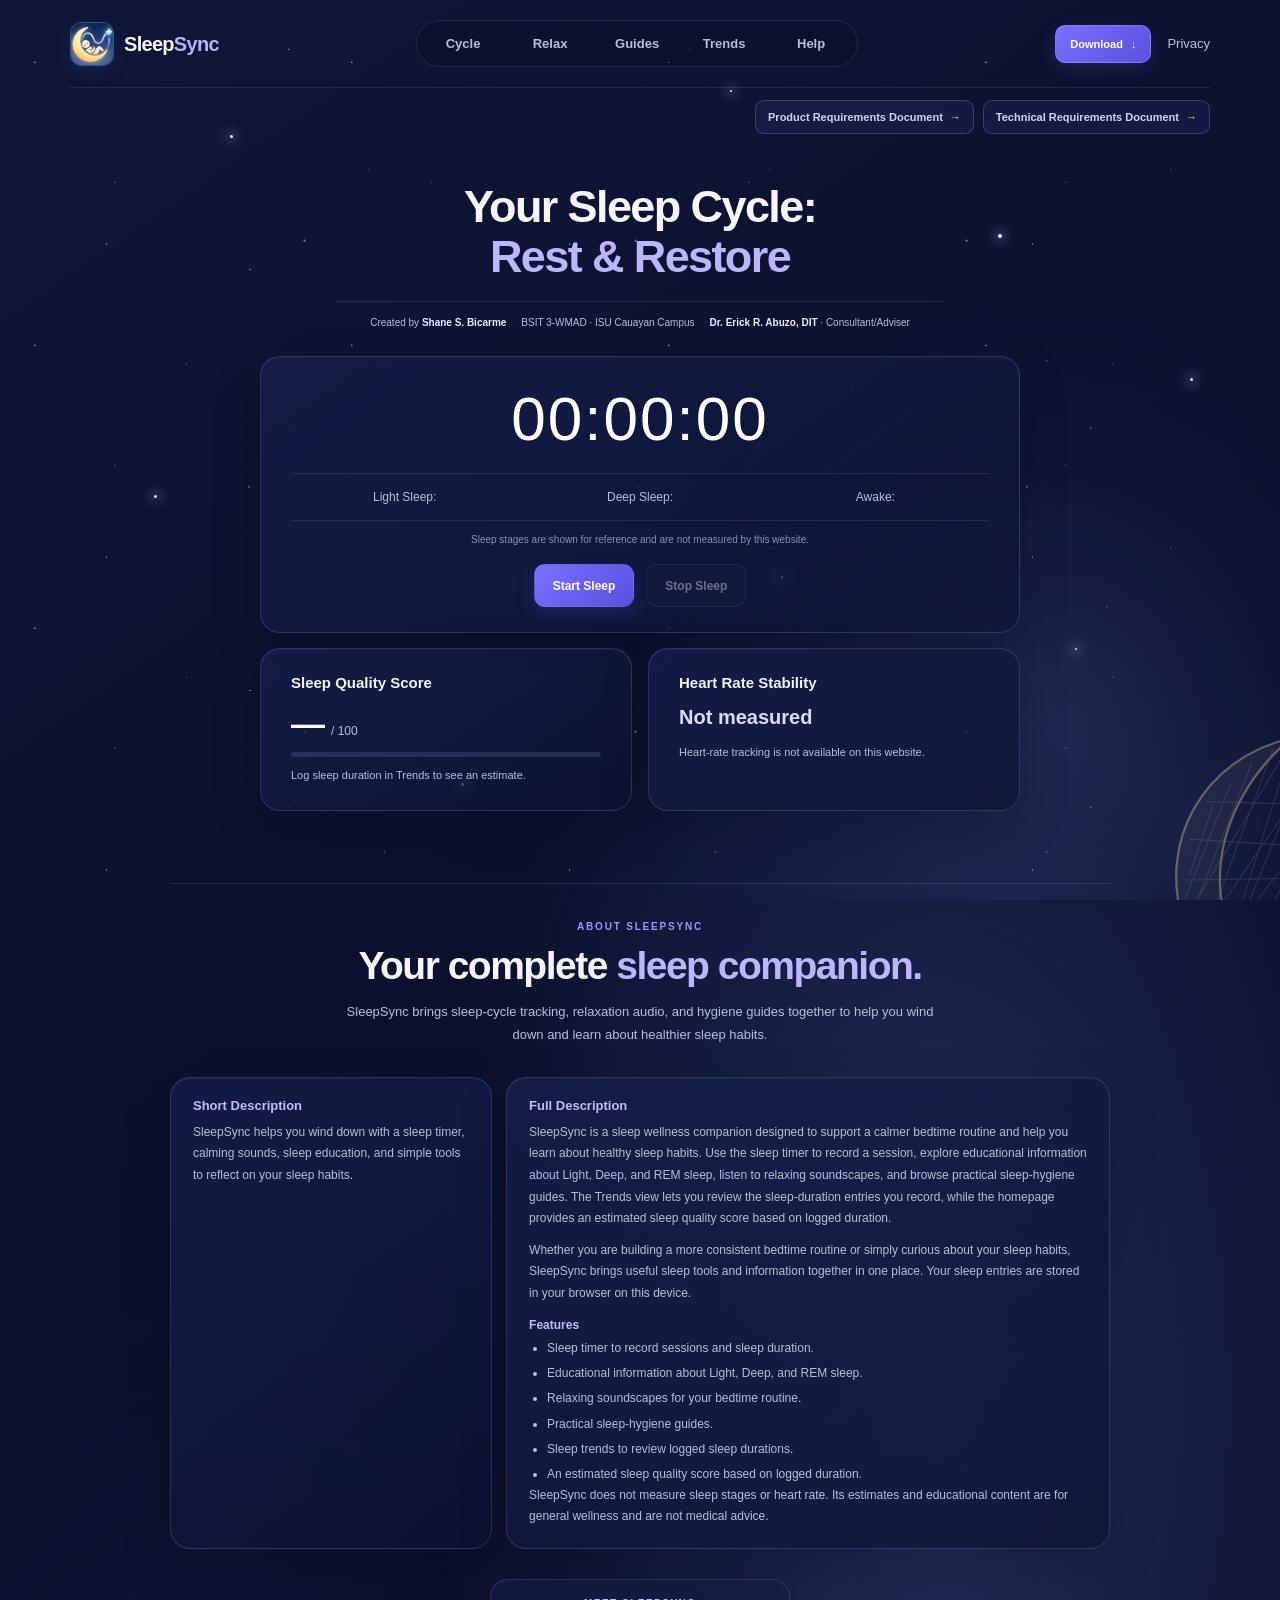
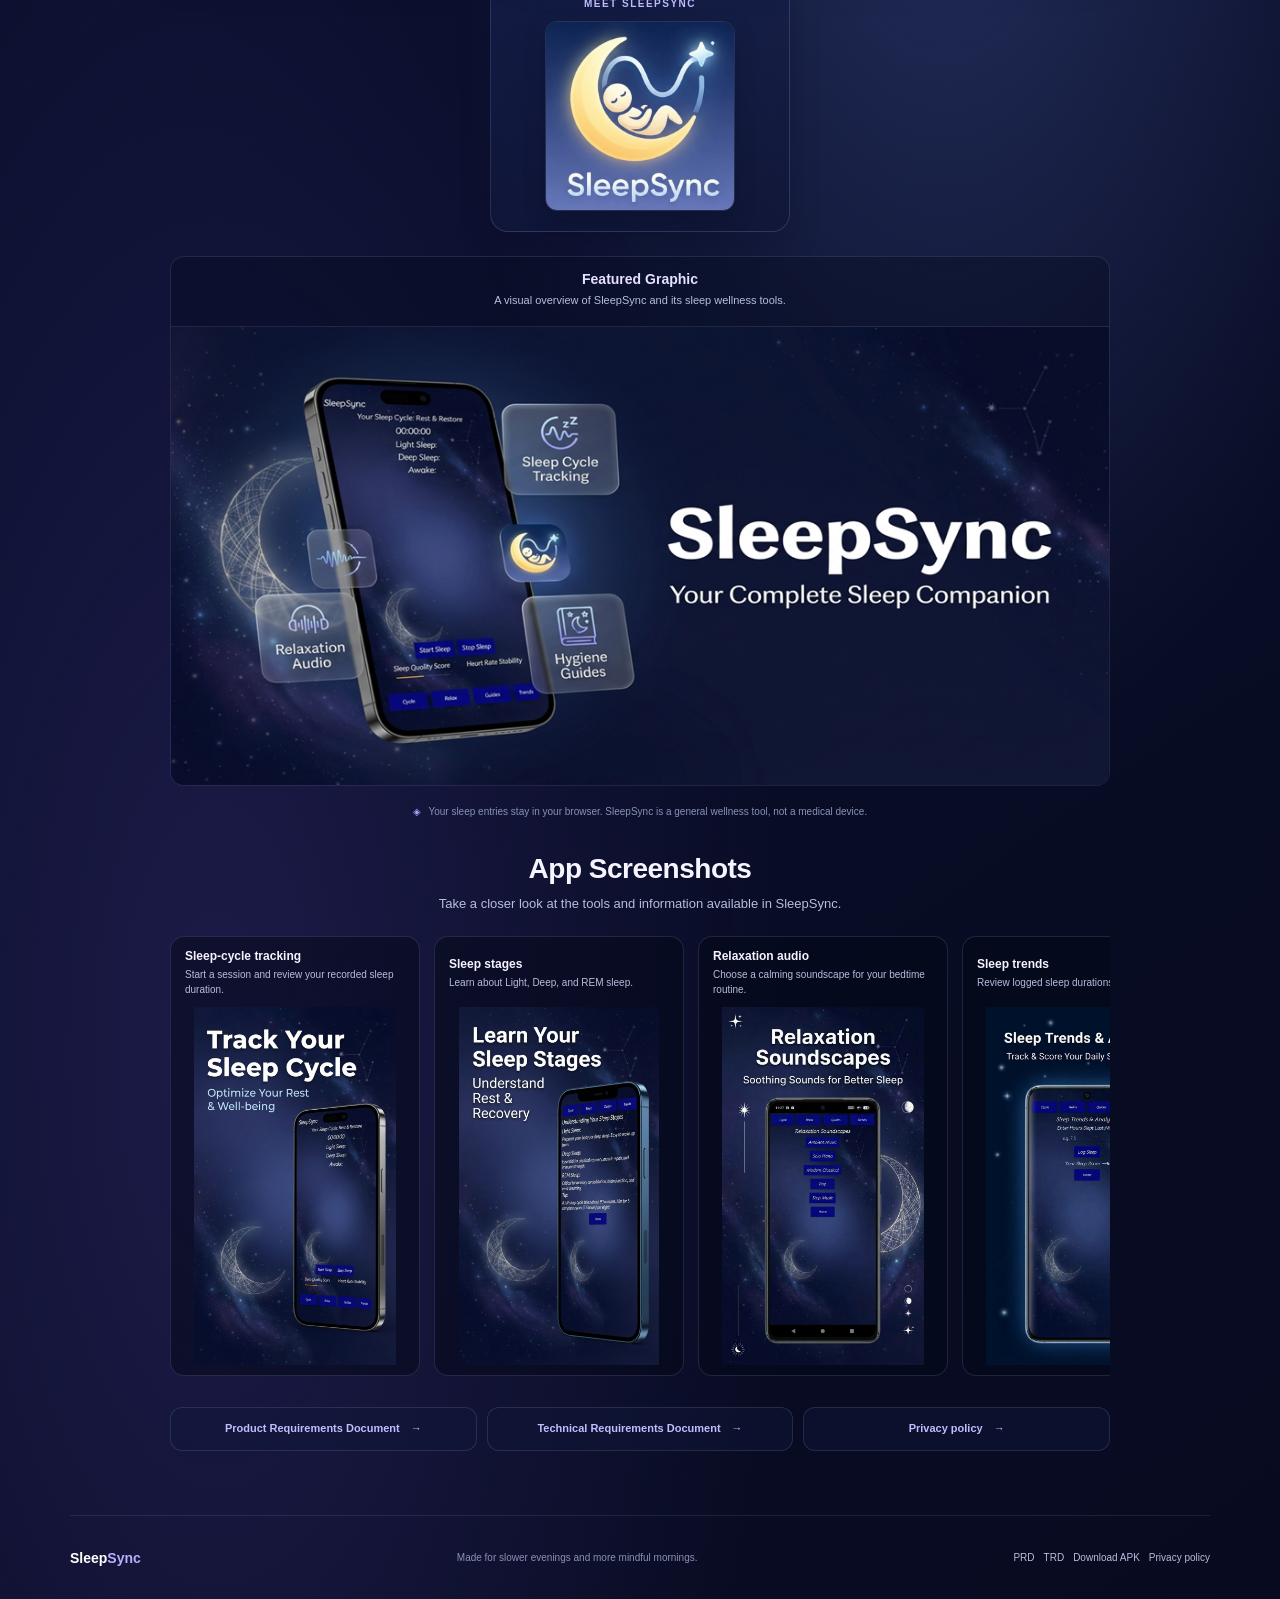
==== index.html @ 6bc11422 "Add files via upload" ====
<!doctype html>
<html lang="en">
<head>
  <meta charset="utf-8">
  <meta name="viewport" content="width=device-width, initial-scale=1">
  <meta name="theme-color" content="#080d28">
  <meta name="description" content="SleepSync is a sleep wellness companion with a sleep timer, relaxation sounds, sleep-stage education, trends, and practical bedtime guides.">
  <title>SleepSync — Rest &amp; Restore</title>
  <link rel="stylesheet" href="styles.css">
  <script src="app.js" defer></script>
</head>
<body>
  <div class="sky" aria-hidden="true">
    <span class="sky-star star-one"></span>
    <span class="sky-star star-two"></span>
    <span class="sky-star star-three"></span>
    <span class="sky-star star-four"></span>
    <span class="sky-star star-five"></span>
    <span class="sky-star star-six"></span>
    <span class="sky-star star-seven"></span>
    <span class="sky-star star-eight"></span>
    <span class="sky-glow"></span>
    <svg class="sky-moon" viewBox="0 0 220 260" role="presentation">
      <path d="M151 22C72 40 33 115 56 184c19 58 79 82 137 49-58 10-103-27-105-81-2-50 24-98 63-130Z" fill="url(#moon-fill)" stroke="#f4e3ad" stroke-width="2"/>
      <path d="M152 25 88 229M135 31 69 210M116 44 59 187M98 61 57 164M82 81 61 143M160 53 89 226M177 79 105 232M187 111 121 234M190 145 140 235M183 179 158 231M151 25 56 184M171 50 61 210M187 81 76 221M193 119 95 229M188 158 119 234M174 193 145 235M76 78 187 81M61 111 193 119M56 147 190 145M61 184 183 179M70 208 174 193M88 229 158 231" fill="none" stroke="#f4e3ad" stroke-opacity=".34" stroke-width="1"/>
      <defs>
        <linearGradient id="moon-fill" x1="30" x2="165" y1="45" y2="228" gradientUnits="userSpaceOnUse">
          <stop stop-color="#f8eabf" stop-opacity=".18"/>
          <stop offset="1" stop-color="#b9c9ff" stop-opacity=".06"/>
        </linearGradient>
      </defs>
    </svg>
  </div>

  <div class="site-shell">
    <header class="site-header">
      <a class="brand" href="index.html" aria-label="SleepSync home">
        <span class="brand-icon" aria-hidden="true"><img src="assets/sleepsync-icon.png" alt=""></span>
        <span class="brand-name">Sleep<span>Sync</span></span>
      </a>
      <nav class="main-nav" aria-label="Main navigation">
        <button class="nav-link" type="button" data-view="cycle">Cycle</button>
        <button class="nav-link" type="button" data-view="relax">Relax</button>
        <button class="nav-link" type="button" data-view="guides">Guides</button>
        <button class="nav-link" type="button" data-view="trends">Trends</button>
        <div class="help-menu">
          <button class="nav-link help-menu-trigger" id="help-menu-trigger" type="button" aria-haspopup="true" aria-expanded="false" aria-controls="help-menu-panel">Help</button>
          <div class="help-menu-panel" id="help-menu-panel" role="menu" hidden>
            <button class="help-menu-item" id="open-prd" type="button" role="menuitem">Product requirements document</button>
            <button class="help-menu-item" id="open-trd" type="button" role="menuitem">Technical requirements document</button>
          </div>
        </div>
      </nav>
      <div class="header-actions">
        <a class="header-download" href="https://drive.google.com/uc?export=download&amp;confirm=t&amp;id=1ybfqEwmVlqOTUGgDbvisfIPHjRhlOdPc">Download <span aria-hidden="true">↓</span></a>
        <a class="header-policy" href="privacy.html">Privacy</a>
      </div>
    </header>
    <nav class="document-shortcuts" aria-label="Project documents">
      <a href="prd.html">Product Requirements Document <span aria-hidden="true">→</span></a>
      <a href="trd.html">Technical Requirements Document <span aria-hidden="true">→</span></a>
    </nav>

    <main>
      <section class="view-panel home-view" data-panel="home" aria-labelledby="home-title">
        <div class="hero-copy">
          <h1 id="home-title">Your Sleep Cycle:<br><span>Rest &amp; Restore</span></h1>
          <div class="hero-credits" aria-label="Project credits">
            <span>Created by <strong>Shane S. Bicarme</strong></span>
            <span>BSIT 3-WMAD · ISU Cauayan Campus</span>
            <span><strong>Dr. Erick R. Abuzo, DIT</strong> · Consultant/Adviser</span>
          </div>
        </div>

        <div class="dashboard-grid">
          <section class="glass-card tracker-card" aria-label="Sleep session timer">
            <div class="timer-display" id="sleep-timer" role="timer" aria-live="off">00:00:00</div>
            <div class="sleep-stages" aria-label="Sleep stages">
              <div>Light Sleep:</div>
              <div>Deep Sleep:</div>
              <div>Awake:</div>
            </div>
            <p class="estimate-note">Sleep stages are shown for reference and are not measured by this website.</p>
            <div class="button-row">
              <button class="button button-primary" id="start-sleep" type="button">Start Sleep</button>
              <button class="button button-secondary" id="stop-sleep" type="button" disabled>Stop Sleep</button>
            </div>
            <p class="session-message" id="session-message" role="status"></p>
          </section>

        </div>
        <div class="cycle-metrics">
          <section class="glass-card cycle-metric" aria-labelledby="score-heading">
            <h2 id="score-heading">Sleep Quality Score</h2>
            <div class="metric-value"><strong id="sleep-score">—</strong><span>/ 100</span></div>
            <div class="score-meter" id="score-meter" role="progressbar" aria-label="Estimated sleep quality score" aria-valuemin="0" aria-valuemax="100" aria-valuetext="No score yet"><span></span></div>
            <p class="score-caption" id="score-caption">Log sleep duration in Trends to see an estimate.</p>
          </section>
          <section class="glass-card cycle-metric" aria-labelledby="heart-rate-heading">
            <h2 id="heart-rate-heading">Heart Rate Stability</h2>
            <div class="metric-value metric-unavailable">Not measured</div>
            <p class="metric-note">Heart-rate tracking is not available on this website.</p>
          </section>
        </div>
        <section class="homepage-about" id="about-sleepsync" aria-labelledby="about-title">
          <section class="showcase-section">
            <div class="showcase-intro">
              <p class="eyebrow">ABOUT SLEEPSYNC</p>
              <h2 id="about-title">Your complete <span>sleep companion.</span></h2>
              <p>SleepSync brings sleep-cycle tracking, relaxation audio, and hygiene guides together to help you wind down and learn about healthier sleep habits.</p>
            </div>
            <section class="app-description" aria-label="SleepSync description">
              <div class="app-description-grid">
                <article class="glass-card app-description-card">
                  <h4>Short Description</h4>
                  <p>SleepSync helps you wind down with a sleep timer, calming sounds, sleep education, and simple tools to reflect on your sleep habits.</p>
                </article>
                <article class="glass-card app-description-card">
                  <h4>Full Description</h4>
                  <p>SleepSync is a sleep wellness companion designed to support a calmer bedtime routine and help you learn about healthy sleep habits. Use the sleep timer to record a session, explore educational information about Light, Deep, and REM sleep, listen to relaxing soundscapes, and browse practical sleep-hygiene guides. The Trends view lets you review the sleep-duration entries you record, while the homepage provides an estimated sleep quality score based on logged duration.</p>
                  <p>Whether you are building a more consistent bedtime routine or simply curious about your sleep habits, SleepSync brings useful sleep tools and information together in one place. Your sleep entries are stored in your browser on this device.</p>
                  <h5>Features</h5>
                  <ul class="app-feature-list">
                    <li>Sleep timer to record sessions and sleep duration.</li>
                    <li>Educational information about Light, Deep, and REM sleep.</li>
                    <li>Relaxing soundscapes for your bedtime routine.</li>
                    <li>Practical sleep-hygiene guides.</li>
                    <li>Sleep trends to review logged sleep durations.</li>
                    <li>An estimated sleep quality score based on logged duration.</li>
                  </ul>
                  <p>SleepSync does not measure sleep stages or heart rate. Its estimates and educational content are for general wellness and are not medical advice.</p>
                </article>
              </div>
            </section>
            <div class="brand-showcase">
              <p class="eyebrow">MEET SLEEPSYNC</p>
              <img class="about-brand-logo" src="assets/sleepsync-logo.png" alt="SleepSync logo">
            </div>
            <figure class="feature-artwork">
              <figcaption>
                <strong>Featured Graphic</strong>
                <span>A visual overview of SleepSync and its sleep wellness tools.</span>
              </figcaption>
              <img src="assets/project-screenshots/feature-graphic.png" alt="SleepSync feature graphic showing the sleep cycle tracking, relaxation audio, and hygiene guides features">
            </figure>
            <p class="showcase-note"><span aria-hidden="true">◈</span> Your sleep entries stay in your browser. SleepSync is a general wellness tool, not a medical device.</p>
          </section>
          <section class="project-showcase" aria-label="SleepSync feature artwork">
            <div class="showcase-intro">
              <h2>App Screenshots</h2>
              <p>Take a closer look at the tools and information available in SleepSync.</p>
            </div>
            <div class="screenshot-gallery mockup-gallery">
              <a class="showcase-image" href="assets/project-screenshots/sleep-cycle.png" target="_blank" rel="noopener noreferrer"><span class="showcase-caption"><strong>Sleep-cycle tracking</strong><span>Start a session and review your recorded sleep duration.</span></span><img src="assets/project-screenshots/sleep-cycle.png" alt="SleepSync sleep cycle feature image"></a>
              <a class="showcase-image" href="assets/project-screenshots/sleep-stages.png" target="_blank" rel="noopener noreferrer"><span class="showcase-caption"><strong>Sleep stages</strong><span>Learn about Light, Deep, and REM sleep.</span></span><img src="assets/project-screenshots/sleep-stages.png" alt="SleepSync sleep stages feature image"></a>
              <a class="showcase-image" href="assets/project-screenshots/relaxation-audio.png" target="_blank" rel="noopener noreferrer"><span class="showcase-caption"><strong>Relaxation audio</strong><span>Choose a calming soundscape for your bedtime routine.</span></span><img src="assets/project-screenshots/relaxation-audio.png" alt="SleepSync relaxation audio feature image"></a>
              <a class="showcase-image" href="assets/project-screenshots/sleep-trends.png" target="_blank" rel="noopener noreferrer"><span class="showcase-caption"><strong>Sleep trends</strong><span>Review logged sleep durations and summaries.</span></span><img src="assets/project-screenshots/sleep-trends.png" alt="SleepSync sleep trends feature image"></a>
              <a class="showcase-image" href="assets/project-screenshots/sleep-guides.png" target="_blank" rel="noopener noreferrer"><span class="showcase-caption"><strong>Sleep guides</strong><span>Browse practical tips for a calmer bedtime.</span></span><img src="assets/project-screenshots/sleep-guides.png" alt="SleepSync sleep hygiene guide feature image"></a>
            </div>
            <nav class="showcase-links" aria-label="More about SleepSync">
              <a href="prd.html">Product Requirements Document <span aria-hidden="true">→</span></a>
              <a href="trd.html">Technical Requirements Document <span aria-hidden="true">→</span></a>
              <a href="privacy.html">Privacy policy <span aria-hidden="true">→</span></a>
            </nav>
          </section>
        </section>
      </section>

      <section class="view-panel content-view cycle-info-view" data-panel="cycle" aria-labelledby="cycle-title" hidden>
        <div class="section-intro">
          <h1 id="cycle-title">Understanding Your <span>Sleep Stages</span></h1>
        </div>
        <div class="cycle-stage-list">
          <section class="glass-card cycle-stage">
            <h2>Light Sleep</h2>
            <p>Prepares your body for deep sleep. Easy to wake up from.</p>
          </section>
          <section class="glass-card cycle-stage">
            <h2>Deep Sleep</h2>
            <p>Essential for physical recovery, muscle repair, and immune strength.</p>
          </section>
          <section class="glass-card cycle-stage">
            <h2>REM Sleep</h2>
            <p>Critical for memory consolidation, brain function, and vivid dreaming.</p>
          </section>
          <aside class="glass-card cycle-tip">
            <h2>Tip</h2>
            <p>A full sleep cycle takes about 90 minutes. Aim for 5 complete cycles (7.5 hours) per night!</p>
          </aside>
        </div>
        <div class="cycle-home-action">
          <button class="button button-primary" type="button" data-open-view="home">Home</button>
        </div>
      </section>

      <section class="view-panel content-view" data-panel="relax" aria-labelledby="relax-title" hidden>
        <div class="section-intro">
          <p class="eyebrow">A MOMENT TO UNWIND</p>
          <h1 id="relax-title">Relaxation <span>soundscapes</span></h1>
          <p>Choose a soft, locally generated tone to ease into a quieter moment. Start audio only when you’re ready.</p>
        </div>
        <div class="sound-grid">
          <button class="sound-card" type="button" data-sound="rain">
            <span class="sound-icon" aria-hidden="true">☂</span><span class="sound-name">Soft rain</span><span class="sound-detail">A gentle, steady hush</span><span class="sound-play">Play sound <span aria-hidden="true">↗</span></span>
          </button>
          <button class="sound-card" type="button" data-sound="piano">
            <span class="sound-icon" aria-hidden="true">♫</span><span class="sound-name">Solo piano</span><span class="sound-detail">Slow, mellow notes</span><span class="sound-play">Play sound <span aria-hidden="true">↗</span></span>
          </button>
          <button class="sound-card" type="button" data-sound="night">
            <span class="sound-icon" aria-hidden="true">✧</span><span class="sound-name">Night air</span><span class="sound-detail">A low, spacious drone</span><span class="sound-play">Play sound <span aria-hidden="true">↗</span></span>
          </button>
        </div>
        <div class="sound-controls glass-card">
          <div><p class="eyebrow">NOW PLAYING</p><p id="sound-status" class="sound-status" role="status">Nothing playing</p></div>
          <label class="volume-control" for="volume">Volume <input id="volume" type="range" min="0" max="35" value="15"></label>
          <button class="button button-secondary" id="stop-sound" type="button" disabled>Stop sound</button>
        </div>
        <p class="privacy-hint"><span aria-hidden="true">◈</span> Sounds are created in your browser. No audio is recorded or sent anywhere.</p>
      </section>

      <section class="view-panel content-view" data-panel="guides" aria-labelledby="guides-title" hidden>
        <div class="section-intro">
          <p class="eyebrow">SMALL HABITS, SOFTER NIGHTS</p>
          <h1 id="guides-title">Sleep hygiene <span>guides</span></h1>
          <p>Simple ideas to help make your sleep environment and bedtime routine feel more restful.</p>
        </div>
        <div class="guide-grid">
          <article class="glass-card guide-card">
            <span class="guide-number">01</span><h2>Find your rhythm</h2>
            <p>Try going to bed and waking up around the same time each day, weekends included. A consistent routine can support your body's natural sleep-wake rhythm.</p>
          </article>
          <article class="glass-card guide-card">
            <span class="guide-number">02</span><h2>Make space for rest</h2>
            <p>Keep your room dark, quiet, and comfortably cool. A restful environment can help signal that it’s time to wind down.</p>
          </article>
          <article class="glass-card guide-card">
            <span class="guide-number">03</span><h2>Ease away from screens</h2>
            <p>If it feels right for you, put devices aside for a while before bed and choose a quieter activity instead.</p>
          </article>
          <article class="glass-card guide-card">
            <span class="guide-number">04</span><h2>Build a wind-down ritual</h2>
            <p>Gentle stretching, slow breathing, or soothing sounds can help you shift from a busy day toward a calmer bedtime.</p>
          </article>
          <article class="glass-card guide-card">
            <span class="guide-number">05</span><h2>Notice what affects you</h2>
            <p>Caffeine, alcohol, large meals, and late-day naps affect people differently. Notice your own patterns and adjust what works for you.</p>
          </article>
          <article class="glass-card guide-card guide-note">
            <span class="guide-number">A GENTLE REMINDER</span><h2>Everyone sleeps differently</h2>
            <p>These ideas are for general wellbeing, not medical advice. If sleep troubles are persistent or affecting your daily life, consider speaking with a healthcare professional.</p>
          </article>
        </div>
      </section>

      <section class="view-panel content-view" data-panel="trends" aria-labelledby="trends-title" hidden>
        <div class="section-intro">
          <p class="eyebrow">YOUR NIGHTS, AT A GLANCE</p>
          <h1 id="trends-title">Sleep trends <span>&amp; insights</span></h1>
          <p>Log how long you slept and look for patterns over time. Your entries stay on this device.</p>
        </div>
        <div class="trends-grid">
          <section class="glass-card log-card" aria-labelledby="log-title">
            <p class="eyebrow">A NEW ENTRY</p>
            <h2 id="log-title">How did you sleep?</h2>
            <form id="sleep-log-form">
              <label for="hours-slept">Hours slept last night</label>
              <div class="input-with-suffix"><input id="hours-slept" name="hours" type="number" min="0.5" max="24" step="0.25" placeholder="e.g. 7.5" required><span>hours</span></div>
              <label for="sleep-date">Night of</label>
              <input id="sleep-date" name="date" type="date" required>
              <button class="button button-primary log-button" type="submit">Log sleep <span aria-hidden="true">→</span></button>
              <p class="form-message" id="log-message" role="status"></p>
            </form>
          </section>
          <section class="glass-card chart-card" aria-labelledby="chart-title">
            <div class="card-heading">
              <div><p class="eyebrow">RECENT SLEEP</p><h2 id="chart-title">Your last 7 nights</h2></div>
              <span class="chart-unit">HOURS</span>
            </div>
            <div id="sleep-chart" class="sleep-chart" role="img" aria-label="No sleep entries yet"></div>
            <div class="chart-legend"><span><i></i> Hours slept</span><span class="chart-target"><i></i> 7–9 hour guide</span></div>
          </section>
        </div>
        <section class="glass-card history-card" aria-labelledby="history-title">
          <div class="card-heading">
            <div><p class="eyebrow">YOUR JOURNAL</p><h2 id="history-title">Recent entries</h2></div>
            <span class="history-count" id="history-count">0 nights</span>
          </div>
          <div id="sleep-history" class="sleep-history"><p class="empty-state">Your logged nights will appear here. Add your first entry above.</p></div>
          <button class="text-button clear-data" id="clear-data" type="button" hidden>Clear sleep history</button>
        </section>
      </section>

    </main>

    <dialog class="help-dialog" id="trd-dialog" aria-labelledby="trd-dialog-title">
      <div class="help-dialog-header">
        <h2 id="trd-dialog-title">SleepSync technical requirements</h2>
        <button class="help-dialog-close" id="close-trd" type="button" aria-label="Close technical requirements">×</button>
      </div>
      <iframe class="help-dialog-frame" src="trd.html?modal=1" title="SleepSync Technical Requirements Document"></iframe>
    </dialog>
    <dialog class="help-dialog" id="prd-dialog" aria-labelledby="prd-dialog-title">
      <div class="help-dialog-header">
        <h2 id="prd-dialog-title">SleepSync product requirements</h2>
        <button class="help-dialog-close" id="close-prd" type="button" aria-label="Close product requirements">×</button>
      </div>
      <iframe class="help-dialog-frame" src="prd.html?modal=1" title="SleepSync Product Requirements Document"></iframe>
    </dialog>

    <footer class="site-footer">
      <a class="footer-brand" href="index.html">Sleep<span>Sync</span></a>
      <p>Made for slower evenings and more mindful mornings.</p>
      <div class="footer-links">
        <a href="prd.html">PRD</a>
        <a href="trd.html">TRD</a>
        <a href="https://drive.google.com/uc?export=download&amp;confirm=t&amp;id=1ybfqEwmVlqOTUGgDbvisfIPHjRhlOdPc">Download APK</a>
        <a href="privacy.html">Privacy policy</a>
      </div>
    </footer>
  </div>
</body>
</html>
---- styles.css ----
:root {
  color-scheme: dark;
  --ink: #f5f4ff;
  --muted: #b6bedc;
  --dim: #8792b6;
  --night: #080d28;
  --panel: rgba(15, 23, 58, .72);
  --line: rgba(184, 199, 255, .16);
  --blue: #776fff;
  --blue-bright: #9c96ff;
  --gold: #f4d98e;
  font-family: "DM Sans", "Segoe UI", sans-serif;
}

* { box-sizing: border-box; }

html { min-width: 320px; background: var(--night); scroll-behavior: smooth; }

body {
  min-width: 320px;
  min-height: 100vh;
  margin: 0;
  color: var(--ink);
  background:
    radial-gradient(ellipse at 74% 44%, rgba(84, 105, 185, .36), transparent 38%),
    radial-gradient(ellipse at 17% 83%, rgba(54, 46, 118, .44), transparent 38%),
    linear-gradient(145deg, #101637 0%, #080d28 48%, #080b20 100%);
  overflow-x: hidden;
}

button, input { font: inherit; }
button, a, input { -webkit-tap-highlight-color: transparent; }
button:focus-visible, a:focus-visible, input:focus-visible { outline: 2px solid #f4d98e; outline-offset: 4px; }
a { color: inherit; }

.sky { position: fixed; inset: 0; z-index: 0; overflow: hidden; pointer-events: none; }
.sky::before, .sky::after {
  position: absolute;
  inset: 0;
  content: "";
  background-image:
    radial-gradient(1px 1px at 11% 22%, rgba(236, 242, 255, .85) 50%, transparent 100%),
    radial-gradient(1px 1px at 72% 13%, rgba(236, 242, 255, .7) 50%, transparent 100%),
    radial-gradient(1px 1px at 48% 64%, rgba(236, 242, 255, .72) 50%, transparent 100%),
    radial-gradient(1.5px 1.5px at 92% 49%, rgba(194, 215, 255, .7) 50%, transparent 100%),
    radial-gradient(1px 1px at 23% 78%, rgba(236, 242, 255, .7) 50%, transparent 100%),
    radial-gradient(1px 1px at 64% 90%, rgba(236, 242, 255, .75) 50%, transparent 100%);
  background-size: 317px 283px, 401px 379px, 521px 421px, 331px 491px, 463px 313px, 389px 541px;
  opacity: .7;
}
.sky::after { transform: translate(80px, 120px); opacity: .32; }
.sky-glow {
  position: absolute;
  top: 31%;
  right: -17%;
  width: min(76vw, 880px);
  aspect-ratio: 1;
  border-radius: 50%;
  background: radial-gradient(circle, rgba(97, 113, 194, .18), rgba(69, 83, 163, .07) 39%, transparent 71%);
}
.sky-star { position: absolute; width: 3px; height: 3px; border-radius: 50%; background: #e7eaff; box-shadow: 0 0 12px 3px rgba(193, 212, 255, .4); }
.star-one { top: 15%; left: 18%; }.star-two { top: 26%; left: 78%; width: 4px; height: 4px; }.star-three { top: 55%; left: 12%; }
.star-four { top: 72%; left: 84%; width: 2px; height: 2px; }.star-five { top: 87%; left: 36%; }.star-six { top: 10%; left: 57%; width: 2px; height: 2px; }
.star-seven { top: 42%; left: 93%; }.star-eight { top: 64%; left: 61%; width: 2px; height: 2px; }
.sky-moon { position: absolute; width: clamp(150px, 22vw, 250px); right: -7%; bottom: -12%; opacity: .36; filter: drop-shadow(0 0 20px rgba(239, 218, 164, .16)); }

.site-shell { position: relative; z-index: 1; width: min(1140px, calc(100% - 64px)); margin: 0 auto; }
.site-header { min-height: 88px; display: flex; align-items: center; justify-content: space-between; gap: 24px; border-bottom: 1px solid rgba(202, 212, 255, .11); }
.brand { display: inline-flex; flex: 0 0 auto; align-items: center; gap: 10px; text-decoration: none; }
.brand-icon { display: block; width: 44px; height: 44px; flex: 0 0 auto; overflow: hidden; border: 1px solid rgba(185, 207, 255, .25); border-radius: 12px; background: #102855; box-shadow: 0 5px 16px rgba(34, 75, 146, .24); }
.brand-icon img { display: block; width: 100%; height: 100%; object-fit: cover; }
.brand-name { color: #f7f8ff; font: 800 20px/1 "Manrope", sans-serif; letter-spacing: -.7px; white-space: nowrap; }
.brand-name span, .footer-brand span { color: #b6b0ff; }
.main-nav { display: flex; align-items: center; gap: 5px; padding: 5px; border: 1px solid rgba(190, 201, 255, .12); border-radius: 999px; background: rgba(9, 14, 40, .46); }
.nav-link { min-width: 82px; padding: 10px 17px; border: 0; border-radius: 999px; background: transparent; color: var(--muted); font-size: 13px; font-weight: 600; cursor: pointer; transition: background .2s ease, color .2s ease; }
.nav-link:hover { color: var(--ink); }
.nav-link.is-active { color: #fff; background: linear-gradient(135deg, #716af2, #514bd4); box-shadow: 0 5px 20px rgba(95, 88, 232, .25); }
.help-menu { position: relative; }
.help-menu-panel { position: absolute; z-index: 8; top: calc(100% + 10px); right: 0; display: grid; width: max-content; min-width: 220px; gap: 3px; padding: 7px; border: 1px solid var(--line); border-radius: 12px; background: rgba(12, 19, 50, .98); box-shadow: 0 14px 36px rgba(0, 0, 0, .35); }
.help-menu-panel[hidden] { display: none; }
.help-menu-item { padding: 11px 12px; border: 0; border-radius: 8px; background: transparent; color: var(--ink); font-size: 12px; text-align: left; cursor: pointer; }
.help-menu-item:hover, .help-menu-item:focus-visible { background: rgba(119, 111, 255, .16); }
.header-actions { display: flex; align-items: center; gap: 16px; }
.header-policy, .back-link { color: var(--muted); font-size: 13px; text-decoration: none; white-space: nowrap; }
.header-policy:hover, .back-link:hover, .footer-links a:hover { color: #fff; }
.header-download { display: inline-flex; min-height: 38px; align-items: center; justify-content: center; gap: 8px; padding: 0 14px; border: 1px solid rgba(170, 163, 255, .4); border-radius: 10px; background: linear-gradient(135deg, #7971ff, #5851dc); color: #fff; box-shadow: 0 6px 17px rgba(94, 86, 230, .2); font-size: 11px; font-weight: 700; text-decoration: none; white-space: nowrap; transition: transform .18s ease, background .18s ease; }
.header-download:hover { transform: translateY(-1px); background: linear-gradient(135deg, #8982ff, #6962e8); }
.back-link { display: flex; align-items: center; gap: 8px; }
.document-shortcuts { display: flex; flex-wrap: wrap; justify-content: flex-end; gap: 9px; padding: 12px 0 0; }
.document-shortcuts a { display: inline-flex; min-height: 34px; align-items: center; gap: 7px; padding: 0 12px; border: 1px solid rgba(170, 163, 255, .25); border-radius: 9px; background: rgba(119, 111, 255, .09); color: #d3d0ff; font-size: 11px; font-weight: 600; text-decoration: none; }
.document-shortcuts a:hover { border-color: rgba(170, 163, 255, .55); background: rgba(119, 111, 255, .17); color: #fff; }
.document-shortcuts a span { color: var(--gold); }

.view-panel { animation: rise-in .38s ease both; }
@keyframes rise-in { from { opacity: 0; transform: translateY(8px); } to { opacity: 1; transform: translateY(0); } }
.home-view { padding: 48px 0 50px; }
.hero-copy { max-width: 640px; margin: 0 auto 25px; text-align: center; }
.eyebrow { margin: 0 0 12px; color: var(--blue-bright); font-size: 10px; font-weight: 700; letter-spacing: 1.8px; }
.status-dot { display: inline-block; width: 6px; height: 6px; margin: 0 7px 1px 0; border-radius: 50%; background: #a7efcf; box-shadow: 0 0 10px rgba(167, 239, 207, .7); }
h1, h2, p { margin-top: 0; }
h1, h2 { font-family: "Manrope", "Segoe UI", sans-serif; }
.hero-copy h1, .section-intro h1, .policy-heading h1 { margin: 0; font-size: clamp(32px, 4vw, 45px); font-weight: 600; line-height: 1.1; letter-spacing: -1.6px; }
.hero-copy h1 span, .section-intro h1 span, .policy-heading h1 span { color: #bbb6ff; }
.hero-credits { display: flex; flex-wrap: wrap; align-items: center; justify-content: center; gap: 6px 15px; max-width: 610px; margin: 20px auto 0; padding-top: 13px; border-top: 1px solid rgba(202, 212, 255, .13); color: var(--muted); font-size: 10px; line-height: 1.6; }
.hero-credits strong { color: #ecebff; font-weight: 600; }
.dashboard-grid { display: grid; grid-template-columns: minmax(0, 1fr); gap: 18px; max-width: 760px; margin: 0 auto; }
.glass-card { border: 1px solid var(--line); border-radius: 20px; background: linear-gradient(145deg, rgba(22, 32, 77, .77), rgba(12, 19, 50, .72)); box-shadow: 0 18px 48px rgba(3, 7, 27, .23), inset 0 1px 0 rgba(255,255,255,.035); backdrop-filter: blur(14px); }
.tracker-card, .cycle-metric { padding: 25px 30px; }
.card-heading { display: flex; align-items: center; justify-content: space-between; gap: 16px; }
.card-heading .eyebrow { margin-bottom: 8px; }
.card-heading h2, .log-card h2 { margin: 0; font-size: 19px; font-weight: 600; letter-spacing: -.5px; }
.muted-copy { color: var(--muted); font-size: 13px; line-height: 1.7; }
.timer-display { padding: 0 0 17px; color: #fff; font: 500 clamp(44px, 6vw, 62px)/1.2 "Manrope", sans-serif; letter-spacing: 2px; font-variant-numeric: tabular-nums; text-align: center; }
.sleep-stages { display: grid; grid-template-columns: repeat(3, minmax(0, 1fr)); gap: 8px; padding: 16px 0; border-top: 1px solid rgba(196, 206, 255, .11); border-bottom: 1px solid rgba(196, 206, 255, .11); }
.sleep-stages div { color: var(--muted); font-size: 12px; text-align: center; }
.estimate-note { margin: 11px 0 17px; color: var(--dim); font-size: 10px; line-height: 1.5; text-align: center; }
.button-row { display: flex; justify-content: center; gap: 12px; }
.button { min-height: 43px; padding: 0 18px; border: 1px solid transparent; border-radius: 11px; font-size: 12px; font-weight: 700; cursor: pointer; transition: transform .18s ease, background .18s ease, opacity .18s ease; }
.button:hover:not(:disabled) { transform: translateY(-1px); }
.button:disabled { opacity: .43; cursor: not-allowed; }
.button-primary { background: linear-gradient(135deg, #7971ff, #5851dc); color: white; box-shadow: 0 7px 18px rgba(94, 86, 230, .22); }
.button-primary:hover:not(:disabled) { background: linear-gradient(135deg, #8982ff, #6962e8); }
.button-secondary { border-color: rgba(190, 201, 255, .2); background: rgba(255,255,255,.035); color: #e7e8f7; }
.button-secondary:hover:not(:disabled) { background: rgba(255,255,255,.09); }
.session-message { min-height: 16px; margin: 12px 0 0; color: var(--dim); font-size: 11px; }
.session-message:empty { display: none; }
.cycle-metrics { display: grid; grid-template-columns: repeat(2, minmax(0, 1fr)); gap: 16px; max-width: 760px; margin: 15px auto 0; }
.cycle-metric h2 { margin: 0 0 15px; font-size: 15px; font-weight: 600; }
.metric-value { display: flex; align-items: baseline; gap: 6px; color: #fff; }
.metric-value strong { font: 600 34px/1 "Manrope", sans-serif; }
.metric-value > span { color: var(--muted); font-size: 12px; }
.score-meter { height: 5px; margin: 12px 0 10px; overflow: hidden; border-radius: 999px; background: rgba(183, 192, 255, .14); }
.score-meter > span { display: block; width: 0; height: 100%; border-radius: inherit; background: linear-gradient(90deg, #928bff, #f1cf68); transition: width .3s ease; }
.score-caption, .metric-note { margin: 0; color: var(--muted); font-size: 11px; line-height: 1.6; }
.metric-unavailable { min-height: 38px; color: #dedbf9; font-size: 20px; font-weight: 600; }
.text-link, .text-button { color: #c1bdff; font-size: 12px; font-weight: 600; text-decoration: none; }
.text-link span, .text-button span { padding-left: 4px; }
.text-link:hover, .text-button:hover { color: #fff; }
.text-button { padding: 0; border: 0; background: none; cursor: pointer; }
.showcase-section { max-width: 940px; margin: 91px auto 10px; padding-top: 37px; border-top: 1px solid rgba(202, 212, 255, .13); scroll-margin-top: 28px; }
.showcase-intro { max-width: 610px; margin: 0 auto 28px; text-align: center; }
.showcase-intro h1, .showcase-intro h2 { margin: 0; font-size: clamp(29px, 4vw, 39px); font-weight: 600; letter-spacing: -1.5px; }
.showcase-intro h1 span, .showcase-intro h2 span { color: #bbb6ff; }
.showcase-intro > p:last-child { margin: 12px auto 0; color: var(--muted); font-size: 13px; line-height: 1.8; }
.app-description { margin: 30px 0 24px; }
.app-description > h3 { margin: 0 0 13px; color: #e5e2ff; font-size: 18px; font-weight: 600; text-align: center; }
.app-description-grid { display: grid; grid-template-columns: minmax(0, .8fr) minmax(0, 1.5fr); gap: 14px; }
.app-description-card { padding: 20px 22px; }
.app-description-card h4 { margin: 0 0 9px; color: #c1bdff; font-size: 13px; font-weight: 600; }
.app-description-card p { margin: 0; color: var(--muted); font-size: 12px; line-height: 1.8; }
.app-description-card p + p { margin-top: 10px; }
.app-description-card h5 { margin: 13px 0 6px; color: #c1bdff; font-size: 12px; font-weight: 600; }
.app-feature-list { display: grid; gap: 5px; margin: 0; padding-left: 18px; color: var(--muted); font-size: 12px; line-height: 1.7; }
.brand-showcase { display: grid; width: min(100%, 300px); justify-items: center; gap: 12px; margin: 30px auto 24px; padding: 18px 20px 20px; border: 1px solid rgba(190, 201, 255, .16); border-radius: 18px; background: linear-gradient(145deg, rgba(24, 35, 83, .55), rgba(12, 18, 48, .46)); box-shadow: 0 12px 32px rgba(3, 7, 25, .2); }
.brand-showcase .eyebrow { margin: 0; color: #c1bdff; font-size: 10px; letter-spacing: 1.5px; }
.about-brand-logo { display: block; width: min(190px, 78%); height: auto; border: 1px solid rgba(190, 201, 255, .12); border-radius: 12px; object-fit: contain; box-shadow: 0 8px 22px rgba(3, 7, 25, .22); }
.feature-grid { display: grid; grid-template-columns: repeat(3, 1fr); gap: 14px; }
.feature-artwork { margin: 0 0 20px; overflow: hidden; border: 1px solid rgba(190, 201, 255, .13); border-radius: 14px; background: rgba(5, 9, 28, .34); }
.feature-artwork img { display: block; width: 100%; height: auto; }
.feature-artwork figcaption { display: grid; gap: 5px; padding: 14px 18px 16px; border-bottom: 1px solid rgba(190, 201, 255, .12); text-align: center; }
.feature-artwork figcaption strong { color: #e5e2ff; font-size: 14px; font-weight: 600; }
.feature-artwork figcaption span { color: var(--muted); font-size: 11px; line-height: 1.6; }
.feature-card { display: flex; min-height: 224px; flex-direction: column; align-items: flex-start; padding: 22px; }
.feature-icon { display: grid; width: 38px; height: 38px; margin-bottom: 18px; place-items: center; border: 1px solid rgba(244, 217, 142, .23); border-radius: 12px; background: rgba(244, 217, 142, .06); color: var(--gold); font-size: 21px; }
.feature-card .eyebrow { margin-bottom: 6px; font-size: 9px; }
.feature-card h2, .feature-card h3 { margin: 0 0 8px; font: 600 15px "Manrope", "Segoe UI", sans-serif; }
.feature-card > p:not(.eyebrow) { margin: 0; color: var(--muted); font-size: 11px; line-height: 1.75; }
.feature-card .text-button { margin-top: auto; padding-top: 18px; font-size: 11px; text-align: left; }
.showcase-note { margin: 19px 0 0; color: var(--dim); font-size: 10px; text-align: center; }
.showcase-note span { margin-right: 5px; color: #a9a0ff; }
.project-showcase { max-width: 940px; margin: 36px auto 10px; }
.project-showcase .showcase-intro { margin-bottom: 18px; }
.project-showcase .showcase-intro h2 { font-size: clamp(22px, 3vw, 28px); letter-spacing: -.5px; }
.project-showcase .showcase-intro > p:last-child { margin-top: 7px; }
.mockup-gallery { display: flex; gap: 14px; overflow-x: auto; overscroll-behavior-x: contain; padding: 3px 2px 13px; scroll-snap-type: x mandatory; scrollbar-color: rgba(164, 157, 255, .72) rgba(190, 201, 255, .1); scrollbar-width: thin; -webkit-overflow-scrolling: touch; }
.showcase-image { display: grid; height: 440px; flex: 0 0 250px; grid-template-rows: auto minmax(0, 1fr); gap: 8px; overflow: hidden; padding: 10px; border: 1px solid rgba(190, 201, 255, .14); border-radius: 14px; background: rgba(4, 8, 24, .52); color: var(--ink); text-decoration: none; scroll-snap-align: start; }
.showcase-image img { display: block; width: 100%; height: 100%; min-width: 0; min-height: 0; object-fit: contain; transition: transform .24s ease; }
.showcase-image:hover img { transform: scale(1.025); }
.showcase-caption { display: grid; align-content: center; gap: 4px; min-height: 52px; padding: 2px 4px; text-align: left; }
.showcase-caption strong { font-size: 12px; }
.showcase-caption > span { color: var(--muted); font-size: 10px; line-height: 1.5; }
.showcase-links { display: grid; grid-template-columns: repeat(auto-fit, minmax(170px, 1fr)); gap: 10px; padding: 18px 0 4px; }
.showcase-links a { display: flex; min-height: 44px; align-items: center; justify-content: center; gap: 7px; padding: 9px 12px; border: 1px solid rgba(190, 201, 255, .14); border-radius: 12px; background: rgba(15, 23, 58, .48); color: #c1bdff; font-size: 11px; font-weight: 600; line-height: 1.45; text-align: center; text-decoration: none; transition: background .2s ease, border-color .2s ease, color .2s ease; }
.showcase-links a:hover { border-color: rgba(190, 201, 255, .32); background: rgba(30, 39, 84, .72); color: #fff; }
.showcase-links a span { margin-left: 4px; }

.content-view { min-height: 570px; padding: 58px 0 64px; }
.homepage-about .showcase-section { margin-top: 72px; }
.section-intro { max-width: 620px; margin: 0 auto 33px; text-align: center; }
.section-intro h1 { font-size: clamp(34px, 4vw, 48px); }
.cycle-info-view .section-intro { max-width: 760px; margin-bottom: 32px; }
.cycle-info-view .section-intro h1 { font-size: clamp(31px, 4.5vw, 46px); }
.cycle-stage-list { display: grid; max-width: 760px; gap: 14px; margin: 0 auto; }
.cycle-stage, .cycle-tip { padding: 22px 26px; }
.cycle-stage h2, .cycle-tip h2 { margin: 0 0 8px; color: #e5e2ff; font-size: 19px; font-weight: 600; }
.cycle-stage p, .cycle-tip p { margin: 0; color: var(--muted); font-size: 14px; line-height: 1.7; }
.cycle-tip { border-color: rgba(244, 217, 142, .22); background: linear-gradient(145deg, rgba(67, 58, 112, .48), rgba(17, 26, 67, .7)); }
.cycle-tip h2 { color: var(--gold); }
.cycle-home-action { display: flex; justify-content: center; margin-top: 24px; }
.section-intro > p:last-child { max-width: 550px; margin: 15px auto 0; color: var(--muted); font-size: 14px; line-height: 1.7; }
.sound-grid { display: grid; grid-template-columns: repeat(3, 1fr); gap: 15px; max-width: 940px; margin: 0 auto; }
.sound-card { display: flex; min-height: 208px; flex-direction: column; align-items: flex-start; padding: 24px; border: 1px solid var(--line); border-radius: 18px; background: linear-gradient(145deg, rgba(24, 35, 83, .78), rgba(12, 18, 48, .72)); color: var(--ink); text-align: left; cursor: pointer; transition: border-color .2s, transform .2s, background .2s; }
.sound-card:hover, .sound-card.is-playing { transform: translateY(-3px); border-color: rgba(160, 153, 255, .68); background: linear-gradient(145deg, rgba(36, 44, 104, .85), rgba(14, 21, 58, .82)); }
.sound-icon { margin-bottom: 21px; color: var(--gold); font-size: 25px; }
.sound-name { font: 600 18px "Manrope", sans-serif; }
.sound-detail { margin-top: 6px; color: var(--muted); font-size: 12px; }
.sound-play { display: flex; width: 100%; justify-content: space-between; margin-top: auto; padding-top: 22px; color: #c1bdff; font-size: 11px; font-weight: 600; }
.sound-controls { display: flex; align-items: center; justify-content: space-between; gap: 20px; max-width: 940px; margin: 17px auto 0; padding: 19px 23px; }
.sound-controls .eyebrow { margin-bottom: 4px; }
.sound-status { margin: 0; color: #fff; font-size: 13px; }
.volume-control { display: flex; align-items: center; gap: 12px; color: var(--muted); font-size: 11px; }
.volume-control input { width: 125px; accent-color: #928bff; cursor: pointer; }
.privacy-hint { margin: 19px 0 0; color: var(--dim); font-size: 11px; text-align: center; }
.privacy-hint span { margin-right: 5px; color: #a9a0ff; }
.guide-grid { display: grid; grid-template-columns: repeat(2, 1fr); gap: 14px; max-width: 940px; margin: 0 auto; }
.guide-card { min-height: 182px; padding: 23px 25px; }
.guide-number { color: var(--blue-bright); font-size: 10px; font-weight: 700; letter-spacing: 1.5px; }
.guide-card h2 { margin: 16px 0 8px; font-size: 17px; font-weight: 600; }
.guide-card p { margin: 0; color: var(--muted); font-size: 12px; line-height: 1.75; }
.guide-note { border-color: rgba(244, 217, 142, .19); background: linear-gradient(145deg, rgba(46, 41, 70, .62), rgba(20, 23, 49, .66)); }
.guide-note .guide-number { color: var(--gold); }
.trends-grid { display: grid; grid-template-columns: minmax(255px, .8fr) minmax(0, 1.4fr); gap: 16px; max-width: 940px; margin: 0 auto 16px; }
.log-card, .chart-card, .history-card { padding: 25px; }
.log-card h2 { margin: 0 0 22px; }
.log-card form { display: flex; flex-direction: column; gap: 9px; }
.log-card label { margin-top: 5px; color: var(--muted); font-size: 11px; }
.input-with-suffix { position: relative; }
.input-with-suffix input { padding-right: 60px; }
.input-with-suffix > span { position: absolute; top: 50%; right: 14px; color: var(--dim); font-size: 11px; transform: translateY(-50%); }
.log-card input { width: 100%; min-height: 43px; padding: 0 13px; border: 1px solid rgba(190, 201, 255, .18); border-radius: 10px; background: rgba(6, 11, 34, .6); color: #fff; font-size: 13px; }
.log-card input::placeholder { color: #7580a8; }
.log-card input[type="date"]::-webkit-calendar-picker-indicator { filter: invert(.8); }
.log-button { margin-top: 7px; }
.form-message { min-height: 15px; margin: 0; color: #b8e4cb; font-size: 11px; }
.chart-card .card-heading { margin-bottom: 16px; }
.chart-unit { color: var(--dim); font-size: 9px; letter-spacing: 1.4px; }
.sleep-chart { position: relative; display: flex; min-height: 190px; align-items: flex-end; justify-content: space-around; gap: 12px; padding: 18px 5px 25px; border-bottom: 1px solid rgba(190, 201, 255, .15); background: repeating-linear-gradient(to top, transparent 0, transparent 43px, rgba(190, 201, 255, .08) 44px, transparent 45px); }
.chart-bar-wrap { position: relative; z-index: 1; display: flex; height: 150px; flex: 1; flex-direction: column; align-items: center; justify-content: flex-end; gap: 8px; }
.chart-bar { position: relative; width: min(34px, 78%); min-height: 3px; border-radius: 7px 7px 2px 2px; background: linear-gradient(180deg, #a5a0ff, #6660e5); box-shadow: 0 0 14px rgba(119, 111, 255, .18); transition: height .35s ease; }
.chart-bar[data-in-range="true"] { background: linear-gradient(180deg, #a9e3ce, #609dba); }
.chart-hours { position: absolute; top: -19px; color: #e7e8f7; font-size: 9px; }
.chart-day { position: absolute; bottom: -19px; color: var(--dim); font-size: 9px; }
.chart-legend { display: flex; justify-content: space-between; gap: 10px; margin-top: 14px; color: var(--muted); font-size: 10px; }
.chart-legend span { display: flex; align-items: center; gap: 6px; }
.chart-legend i { width: 7px; height: 7px; border-radius: 50%; background: #847dff; }
.chart-legend .chart-target i { background: #86cbbd; }
.history-card { max-width: 940px; margin: 0 auto; }
.history-count { color: var(--dim); font-size: 11px; }
.sleep-history { margin-top: 11px; }
.empty-state { margin: 0; padding: 17px 0 4px; color: var(--dim); font-size: 12px; }
.history-row { display: grid; grid-template-columns: 1fr auto auto; align-items: center; gap: 20px; padding: 13px 0; border-top: 1px solid rgba(190, 201, 255, .1); }
.history-date { color: #f2f2fc; font-size: 12px; }
.history-hours { color: var(--muted); font-size: 11px; }
.history-score { min-width: 68px; padding: 6px 9px; border: 1px solid rgba(170, 163, 255, .18); border-radius: 999px; color: #cac6ff; font-size: 10px; text-align: center; }
.clear-data { margin-top: 16px; color: #edb3b3; font-size: 11px; }

.policy-main { max-width: 780px; margin: 0 auto; padding: 58px 0 68px; }
.policy-heading { margin-bottom: 28px; text-align: center; }
.policy-heading h1 { font-size: clamp(38px, 5vw, 52px); }
.policy-heading > p:last-child { margin: 12px 0 0; color: var(--dim); font-size: 12px; }
.policy-content { padding: 34px 40px; }
.policy-lead { margin: 0 0 27px; color: #d9dcf1; font-size: 15px; line-height: 1.8; }
.policy-content section { padding: 19px 0; border-top: 1px solid rgba(190, 201, 255, .11); }
.policy-content section:first-of-type { border-top: 0; padding-top: 0; }
.policy-content h2 { margin: 0 0 9px; font-size: 16px; font-weight: 600; }
.policy-content section p { margin: 0 0 9px; color: var(--muted); font-size: 13px; line-height: 1.8; }
.policy-content section p:last-child { margin-bottom: 0; }
.document-main { max-width: 860px; margin: 0 auto; padding: 48px 0 64px; }
.document-heading { margin-bottom: 25px; text-align: center; }
.document-heading h1 { margin: 0; font-size: clamp(32px, 4.5vw, 48px); font-weight: 600; line-height: 1.12; letter-spacing: -1.9px; }
.document-heading h1 span { color: #bbb6ff; }
.document-heading > p:last-child { margin: 12px 0 0; color: var(--dim); font-size: 11px; }
.document-content { padding: 31px 38px; }
.document-content section { padding: 19px 0; border-top: 1px solid rgba(190, 201, 255, .11); }
.document-content section:first-of-type { padding-top: 20px; }
.document-content h2 { margin: 0 0 10px; font-size: 16px; font-weight: 600; }
.document-content p, .document-content li { color: var(--muted); font-size: 12px; line-height: 1.8; }
.document-content p { margin: 0 0 10px; }
.document-content p:last-child { margin-bottom: 0; }
.document-content ul { display: grid; gap: 7px; margin: 0; padding-left: 20px; }
.document-content li::marker { color: var(--blue-bright); }
.document-content strong { color: #ecebff; font-weight: 600; }
.document-content code { padding: 2px 5px; border: 1px solid rgba(190, 201, 255, .12); border-radius: 5px; background: rgba(5, 9, 28, .4); color: #dedbff; font-size: .9em; }
.document-callout { padding: 15px 17px; border: 1px solid rgba(244, 217, 142, .2); border-radius: 12px; background: rgba(244, 217, 142, .045); color: var(--muted); font-size: 11px; line-height: 1.8; }
.document-callout strong { color: var(--gold); }
.help-dialog { width: min(940px, calc(100vw - 32px)); height: min(900px, calc(100dvh - 40px)); max-width: none; max-height: none; padding: 0; overflow: hidden; border: 1px solid rgba(190, 201, 255, .22); border-radius: 18px; background: #0b1130; color: var(--ink); box-shadow: 0 24px 80px rgba(0, 0, 0, .58); }
.help-dialog::backdrop { background: rgba(3, 6, 20, .76); backdrop-filter: blur(7px); }
.help-dialog-header { display: flex; min-height: 58px; align-items: center; justify-content: space-between; gap: 14px; padding: 10px 16px 10px 22px; border-bottom: 1px solid var(--line); background: rgba(15, 23, 58, .96); }
.help-dialog-header h2 { margin: 0; font-size: 14px; font-weight: 600; }
.help-dialog-close { display: grid; width: 34px; height: 34px; flex: 0 0 auto; place-items: center; border: 1px solid rgba(190, 201, 255, .17); border-radius: 9px; background: rgba(255,255,255,.04); color: var(--ink); font-size: 23px; line-height: 1; cursor: pointer; }
.help-dialog-close:hover { background: rgba(255,255,255,.11); }
.help-dialog-frame { display: block; width: 100%; height: calc(100% - 58px); border: 0; background: var(--night); }
body.document-embed { min-width: 0; }
body.document-embed .site-header, body.document-embed .site-footer { display: none; }
body.document-embed .site-shell { width: min(860px, calc(100% - 32px)); }
body.document-embed .document-main { padding: 22px 0 36px; }
body.document-embed .document-heading { margin-bottom: 18px; }
body.document-embed .document-heading h1 { font-size: clamp(29px, 4vw, 42px); }
body.document-embed .document-content { padding: 24px 30px; }

.site-footer { display: grid; grid-template-columns: auto 1fr auto; align-items: center; gap: 20px; min-height: 84px; border-top: 1px solid rgba(202, 212, 255, .11); color: var(--dim); font-size: 10px; }
.footer-brand { color: #fff; font: 700 14px "Manrope", sans-serif; text-decoration: none; }
.site-footer p { margin: 0; text-align: center; }
.footer-links { display: flex; align-items: center; gap: 9px; white-space: nowrap; }
.footer-links a { color: var(--muted); text-decoration: none; }

@media (max-width: 760px) {
  .site-shell { width: min(100% - 36px, 560px); }
  .site-header { min-height: 75px; gap: 12px; }
  .brand { gap: 8px; }
  .brand-icon { width: 37px; height: 37px; border-radius: 10px; }
  .brand-name { font-size: 17px; }
  .main-nav { position: fixed; z-index: 5; right: 0; bottom: 0; left: 0; justify-content: center; gap: 2px; padding: 9px 10px max(9px, env(safe-area-inset-bottom)); border: 0; border-top: 1px solid rgba(190, 201, 255, .15); border-radius: 0; background: rgba(8, 13, 40, .92); backdrop-filter: blur(18px); }
  .nav-link { min-width: 0; flex: 1; max-width: 130px; padding: 11px 9px; font-size: 12px; }
  .help-menu { min-width: 0; flex: 1; max-width: 130px; }
  .help-menu-trigger { width: 100%; }
  .help-menu-panel { position: fixed; top: auto; right: 10px; bottom: calc(64px + env(safe-area-inset-bottom)); }
  .header-actions { gap: 9px; }
  .header-policy { font-size: 12px; }
  .header-download { min-height: 35px; padding: 0 10px; font-size: 10px; }
  .document-shortcuts { display: grid; grid-template-columns: repeat(2, minmax(0, 1fr)); gap: 7px; padding-top: 9px; }
  .document-shortcuts a { min-height: 42px; justify-content: center; padding: 6px 9px; font-size: 10px; line-height: 1.35; text-align: center; }
  .document-shortcuts a span { display: none; }
  .home-view { padding: 27px 0 83px; }
  .hero-copy { margin-bottom: 17px; }
  .hero-copy h1 { font-size: clamp(30px, 8vw, 40px); }
  .hero-credits { gap: 3px 11px; margin-top: 12px; padding: 9px 8px 0; font-size: 9px; }
  .hero-credits span { flex-basis: 100%; text-align: center; }
  .dashboard-grid { grid-template-columns: 1fr; gap: 13px; }
  .tracker-card, .cycle-metric { padding: 21px 19px; }
  .cycle-metrics { gap: 10px; margin-top: 11px; }
  .cycle-metric h2 { min-height: 30px; margin-bottom: 12px; font-size: 12px; line-height: 1.4; }
  .metric-value strong { font-size: 28px; }
  .metric-unavailable { font-size: 16px; }
  .score-caption, .metric-note { font-size: 10px; }
  .showcase-section { margin-top: 62px; padding-top: 28px; }
  .homepage-about .showcase-section { margin-top: 62px; }
  .feature-grid { grid-template-columns: 1fr; gap: 10px; }
  .app-description { margin: 24px 0 20px; }
  .app-description-grid { grid-template-columns: 1fr; gap: 10px; }
  .app-description-card { padding: 18px 19px; }
  .feature-card { min-height: 0; padding: 19px 20px; }
  .feature-icon { margin-bottom: 12px; }
  .feature-card .text-button { padding-top: 13px; }
  .project-showcase { margin-top: 26px; }
  .mockup-gallery { gap: 10px; padding-bottom: 12px; }
  .showcase-image { height: min(116vw, 480px); flex-basis: min(74vw, 310px); padding: 8px; }
  .content-view { min-height: 560px; padding: 43px 0 84px; }
  .cycle-info-view { min-height: 0; padding-top: 39px; }
  .cycle-info-view .section-intro { margin-bottom: 24px; }
  .cycle-info-view .section-intro h1 { font-size: clamp(29px, 8vw, 38px); line-height: 1.18; letter-spacing: -1.2px; }
  .cycle-stage-list { gap: 10px; }
  .cycle-stage, .cycle-tip { padding: 18px 19px; }
  .cycle-stage h2, .cycle-tip h2 { font-size: 16px; }
  .cycle-stage p, .cycle-tip p { font-size: 12px; }
  .cycle-home-action { margin-top: 19px; }
  .section-intro { margin-bottom: 25px; }
  .section-intro > p:last-child { font-size: 13px; }
  .sound-grid { grid-template-columns: 1fr; gap: 10px; }
  .sound-card { min-height: 135px; padding: 18px 20px; }
  .sound-icon { margin-bottom: 11px; }
  .sound-play { padding-top: 14px; }
  .sound-controls { flex-wrap: wrap; padding: 17px; }
  .sound-controls > div { flex: 1; }
  .volume-control { order: 3; width: 100%; }
  .volume-control input { flex: 1; }
  .guide-grid { grid-template-columns: 1fr; gap: 10px; }
  .guide-card { min-height: 0; padding: 19px 20px; }
  .guide-card h2 { margin-top: 10px; }
  .trends-grid { grid-template-columns: 1fr; gap: 12px; }
  .log-card, .chart-card, .history-card { padding: 20px; }
  .policy-main { padding: 43px 0 85px; }
  .policy-content { padding: 24px 21px; }
  .policy-lead { font-size: 14px; }
  .document-main { padding: 38px 0 82px; }
  .document-heading h1 { font-size: clamp(30px, 8vw, 40px); }
  .document-content { padding: 23px 20px; }
  .document-content h2 { font-size: 15px; }
  .document-content p, .document-content li { font-size: 11px; }
  .help-dialog { width: calc(100vw - 16px); height: calc(100dvh - 24px); border-radius: 14px; }
  .help-dialog-header { min-height: 52px; padding: 8px 11px 8px 15px; }
  .help-dialog-header h2 { font-size: 12px; }
  .help-dialog-frame { height: calc(100% - 52px); }
  body.document-embed .site-shell { width: calc(100% - 20px); }
  body.document-embed .document-main { padding: 16px 0 26px; }
  body.document-embed .document-content { padding: 19px 15px; }
  .site-footer { grid-template-columns: 1fr; justify-items: center; gap: 9px; margin-bottom: 68px; padding: 20px 0 18px; text-align: center; }
  .site-footer p { grid-column: auto; grid-row: auto; max-width: 280px; text-align: center; line-height: 1.6; }
  .footer-links { justify-self: center; flex-wrap: wrap; justify-content: center; gap: 8px 14px; margin-top: 3px; white-space: normal; }
  .footer-links > span[aria-hidden="true"] { display: none; }
  .footer-links a, .footer-links > span:last-child { padding: 6px 10px; border: 1px solid rgba(190, 201, 255, .13); border-radius: 999px; background: rgba(15, 23, 58, .38); }
  .sky-moon { right: -18%; bottom: -10%; opacity: .25; }
}

@media (max-width: 390px) {
  .site-shell { width: calc(100% - 26px); }
  .site-header { gap: 7px; }
  .brand-icon { width: 34px; height: 34px; }
  .brand-name { font-size: 16px; }
  .header-actions { gap: 7px; }
  .header-policy { font-size: 10px; }
  .header-download { padding: 0 8px; }
  .nav-link { padding: 10px 5px; font-size: 11px; }
  .sleep-stages { gap: 4px; }
  .sleep-stages div { font-size: 10px; }
  .button-row .button { flex: 1; padding: 0 9px; }
  .chart-legend { font-size: 9px; }
  .footer-links { gap: 6px; font-size: 9px; }
}

@media (prefers-reduced-motion: reduce) {
  *, *::before, *::after { scroll-behavior: auto !important; animation-duration: .01ms !important; animation-iteration-count: 1 !important; transition-duration: .01ms !important; }
}
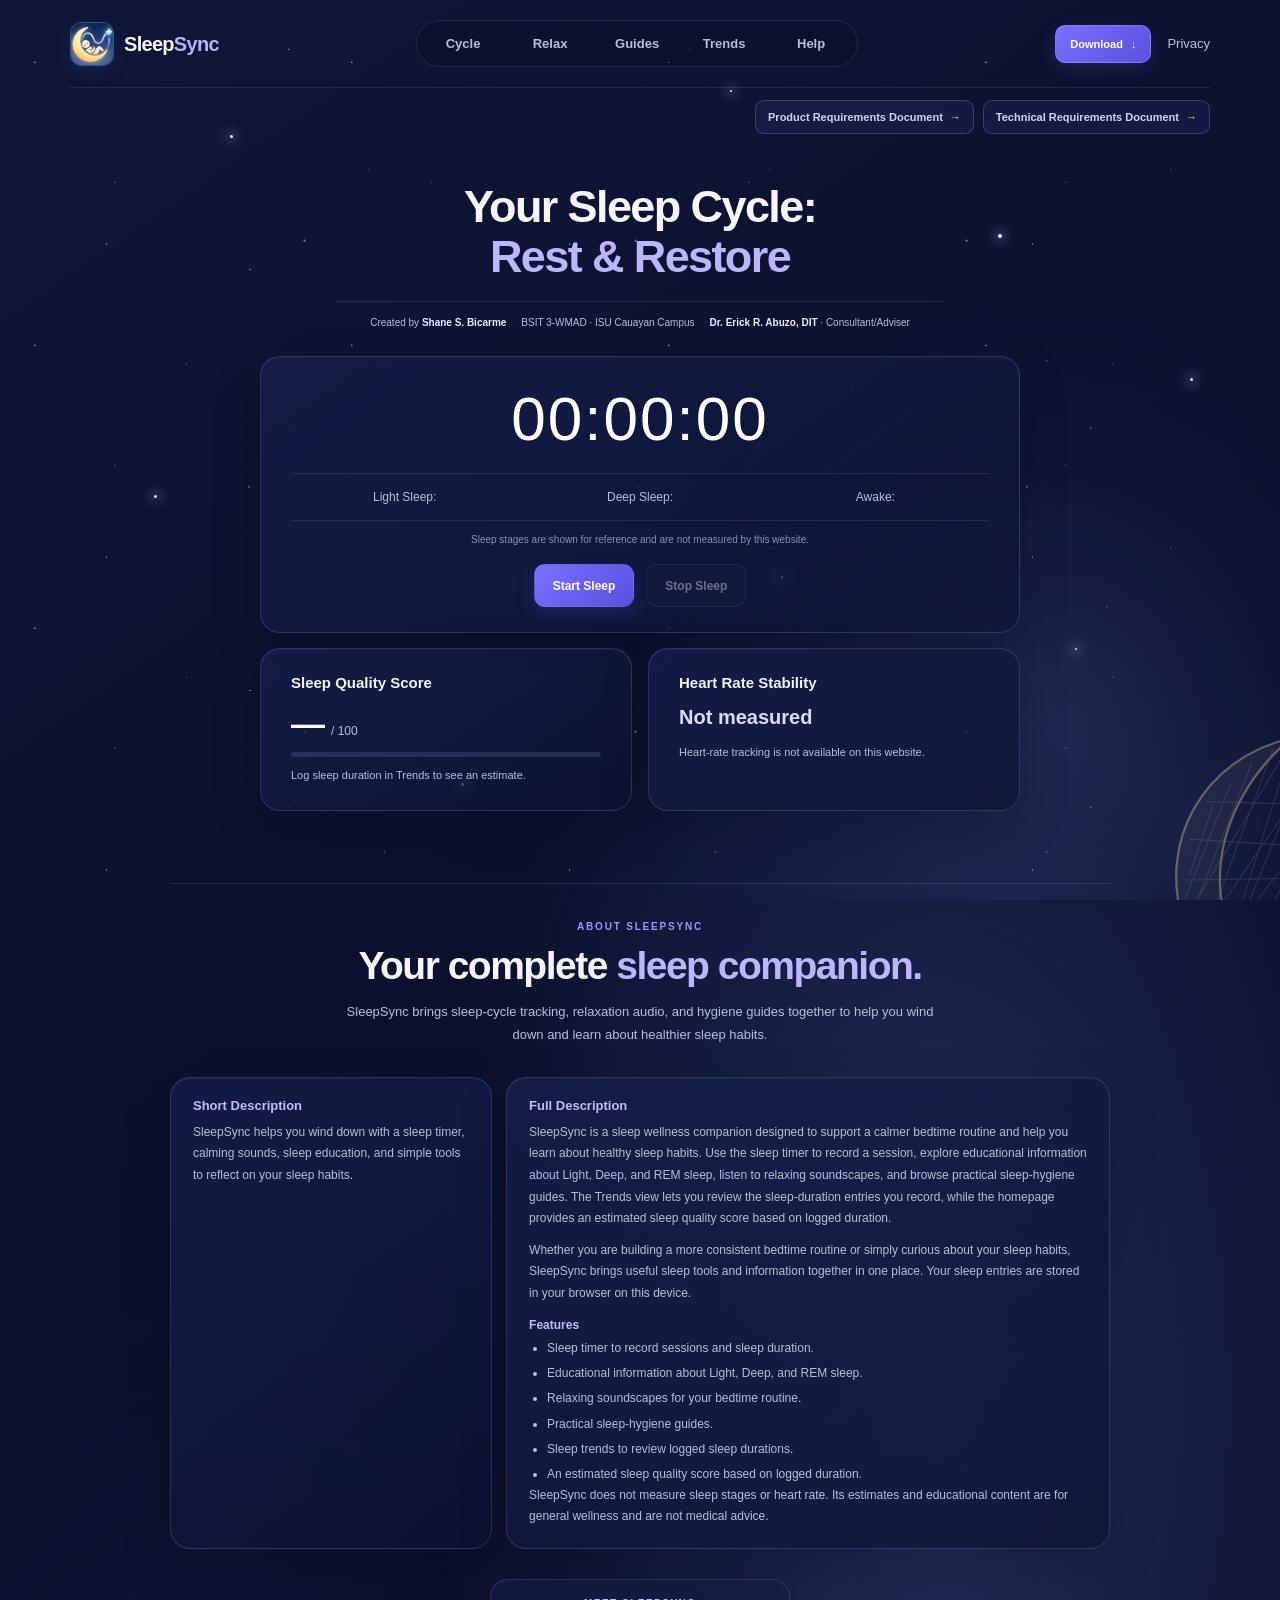
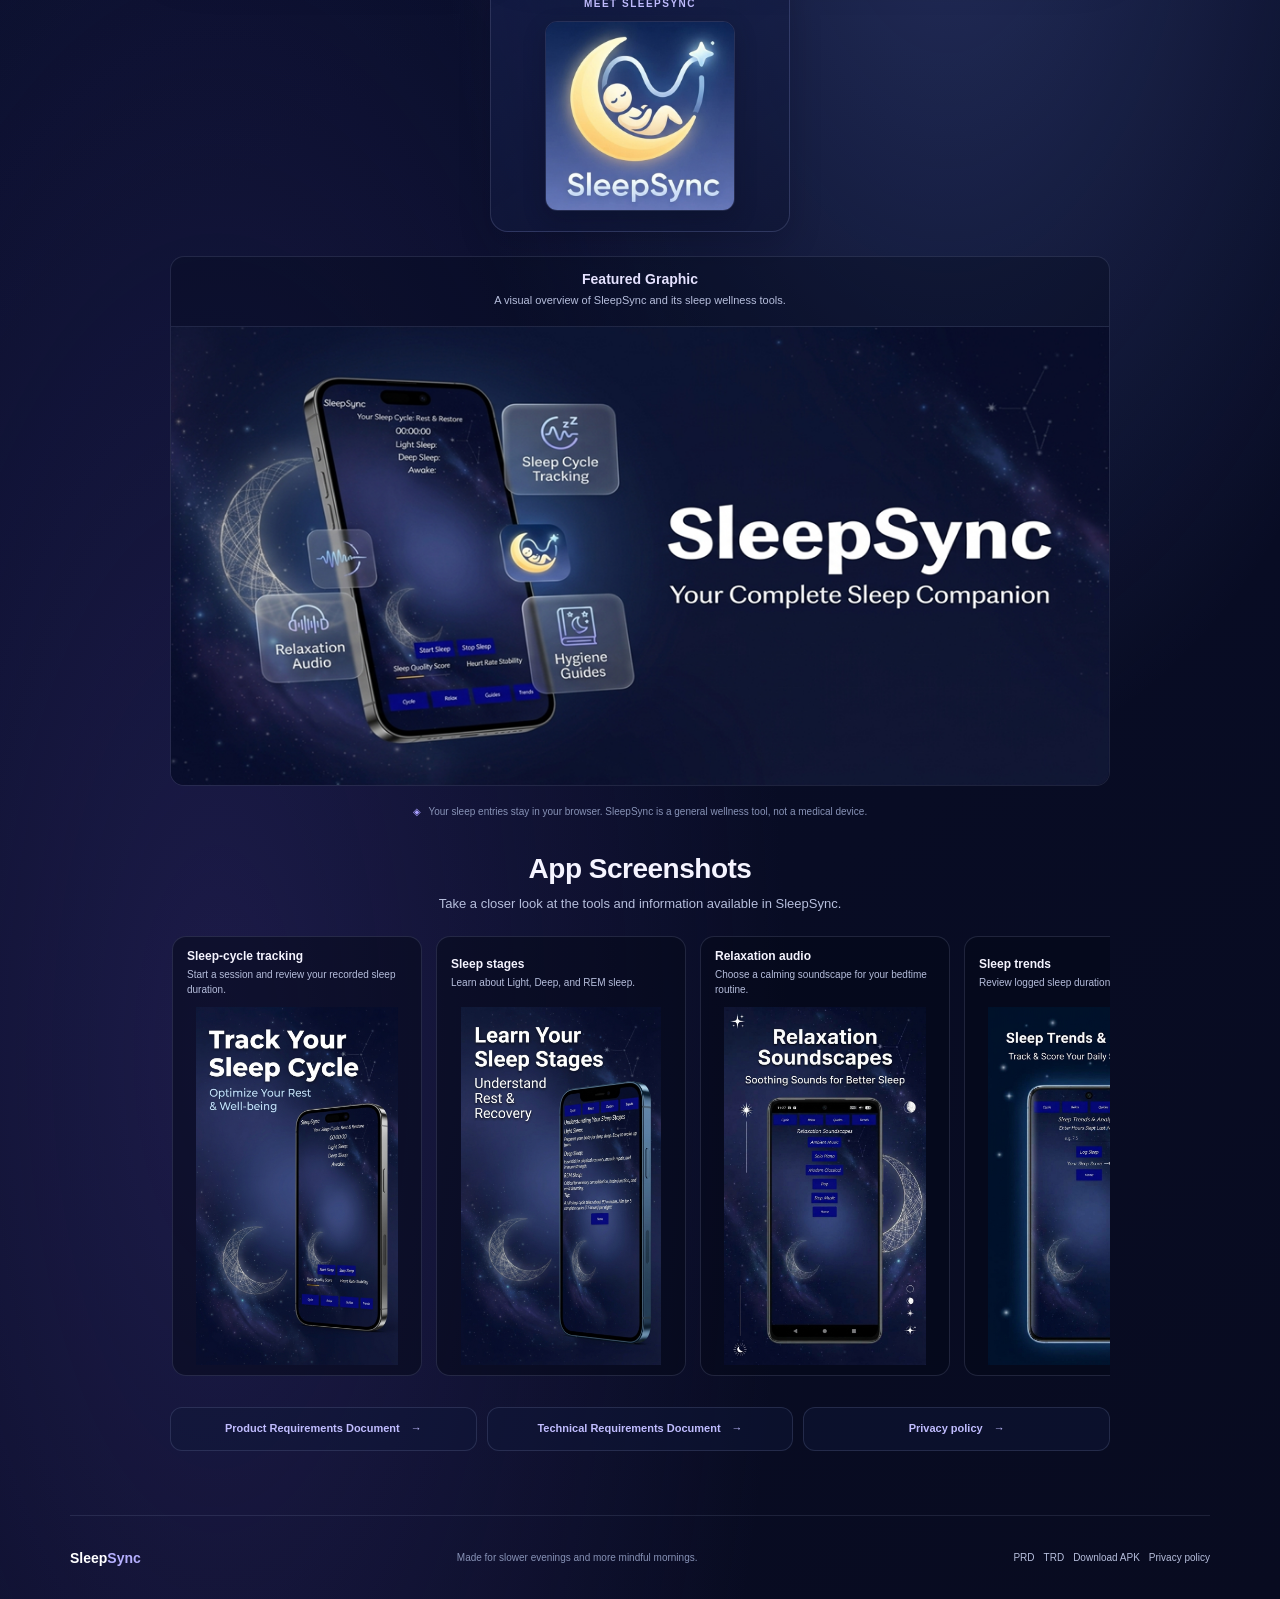
==== commit 1270b138: "Add files via upload" ====
--- a/index.html
+++ b/index.html
@@ -45,9 +45,15 @@
         <button class="nav-link" type="button" data-view="trends">Trends</button>
         <div class="help-menu">
           <button class="nav-link help-menu-trigger" id="help-menu-trigger" type="button" aria-haspopup="true" aria-expanded="false" aria-controls="help-menu-panel">Help</button>
-          <div class="help-menu-panel" id="help-menu-panel" role="menu" hidden>
-            <button class="help-menu-item" id="open-prd" type="button" role="menuitem">Product requirements document</button>
-            <button class="help-menu-item" id="open-trd" type="button" role="menuitem">Technical requirements document</button>
+          <div class="help-menu-panel" id="help-menu-panel" role="region" aria-labelledby="help-menu-title" hidden>
+            <h2 id="help-menu-title">Quick help</h2>
+            <ul>
+              <li><strong>Cycle:</strong> Start Sleep to time a session, then Stop Sleep when you’re done. Sessions of at least 15 minutes are saved automatically. Sleep stages aren’t measured.</li>
+              <li><strong>Relax:</strong> Choose a sound, adjust its volume, and select Stop sound to end playback.</li>
+              <li><strong>Guides:</strong> Browse practical ideas for a calmer bedtime routine.</li>
+              <li><strong>Trends:</strong> Enter the date and hours you slept, then choose Log sleep to save an entry and review your history. Your score is an estimate based on sleep duration.</li>
+            </ul>
+            <p>Your entries are saved in this browser on this device. SleepSync offers general wellness information, not medical advice.</p>
           </div>
         </div>
       </nav>
@@ -292,21 +298,6 @@
 
     </main>
 
-    <dialog class="help-dialog" id="trd-dialog" aria-labelledby="trd-dialog-title">
-      <div class="help-dialog-header">
-        <h2 id="trd-dialog-title">SleepSync technical requirements</h2>
-        <button class="help-dialog-close" id="close-trd" type="button" aria-label="Close technical requirements">×</button>
-      </div>
-      <iframe class="help-dialog-frame" src="trd.html?modal=1" title="SleepSync Technical Requirements Document"></iframe>
-    </dialog>
-    <dialog class="help-dialog" id="prd-dialog" aria-labelledby="prd-dialog-title">
-      <div class="help-dialog-header">
-        <h2 id="prd-dialog-title">SleepSync product requirements</h2>
-        <button class="help-dialog-close" id="close-prd" type="button" aria-label="Close product requirements">×</button>
-      </div>
-      <iframe class="help-dialog-frame" src="prd.html?modal=1" title="SleepSync Product Requirements Document"></iframe>
-    </dialog>
-
     <footer class="site-footer">
       <a class="footer-brand" href="index.html">Sleep<span>Sync</span></a>
       <p>Made for slower evenings and more mindful mornings.</p>
--- a/styles.css
+++ b/styles.css
@@ -76,10 +76,12 @@
 .nav-link:hover { color: var(--ink); }
 .nav-link.is-active { color: #fff; background: linear-gradient(135deg, #716af2, #514bd4); box-shadow: 0 5px 20px rgba(95, 88, 232, .25); }
 .help-menu { position: relative; }
-.help-menu-panel { position: absolute; z-index: 8; top: calc(100% + 10px); right: 0; display: grid; width: max-content; min-width: 220px; gap: 3px; padding: 7px; border: 1px solid var(--line); border-radius: 12px; background: rgba(12, 19, 50, .98); box-shadow: 0 14px 36px rgba(0, 0, 0, .35); }
+.help-menu-panel { position: absolute; z-index: 8; top: calc(100% + 10px); right: 0; width: min(340px, calc(100vw - 32px)); max-height: min(70vh, 560px); overflow-y: auto; padding: 16px; border: 1px solid var(--line); border-radius: 12px; background: rgba(12, 19, 50, .98); box-shadow: 0 14px 36px rgba(0, 0, 0, .35); color: var(--ink); }
 .help-menu-panel[hidden] { display: none; }
-.help-menu-item { padding: 11px 12px; border: 0; border-radius: 8px; background: transparent; color: var(--ink); font-size: 12px; text-align: left; cursor: pointer; }
-.help-menu-item:hover, .help-menu-item:focus-visible { background: rgba(119, 111, 255, .16); }
+.help-menu-panel h2 { margin: 0 0 10px; font-size: 15px; }
+.help-menu-panel ul { display: grid; gap: 9px; margin: 0; padding-left: 18px; color: var(--muted); font-size: 12px; line-height: 1.55; }
+.help-menu-panel strong { color: var(--ink); }
+.help-menu-panel p { margin: 12px 0 0; color: var(--muted); font-size: 11px; line-height: 1.5; }
 .header-actions { display: flex; align-items: center; gap: 16px; }
 .header-policy, .back-link { color: var(--muted); font-size: 13px; text-decoration: none; white-space: nowrap; }
 .header-policy:hover, .back-link:hover, .footer-links a:hover { color: #fff; }
@@ -283,13 +285,7 @@
 .document-content code { padding: 2px 5px; border: 1px solid rgba(190, 201, 255, .12); border-radius: 5px; background: rgba(5, 9, 28, .4); color: #dedbff; font-size: .9em; }
 .document-callout { padding: 15px 17px; border: 1px solid rgba(244, 217, 142, .2); border-radius: 12px; background: rgba(244, 217, 142, .045); color: var(--muted); font-size: 11px; line-height: 1.8; }
 .document-callout strong { color: var(--gold); }
-.help-dialog { width: min(940px, calc(100vw - 32px)); height: min(900px, calc(100dvh - 40px)); max-width: none; max-height: none; padding: 0; overflow: hidden; border: 1px solid rgba(190, 201, 255, .22); border-radius: 18px; background: #0b1130; color: var(--ink); box-shadow: 0 24px 80px rgba(0, 0, 0, .58); }
-.help-dialog::backdrop { background: rgba(3, 6, 20, .76); backdrop-filter: blur(7px); }
-.help-dialog-header { display: flex; min-height: 58px; align-items: center; justify-content: space-between; gap: 14px; padding: 10px 16px 10px 22px; border-bottom: 1px solid var(--line); background: rgba(15, 23, 58, .96); }
-.help-dialog-header h2 { margin: 0; font-size: 14px; font-weight: 600; }
-.help-dialog-close { display: grid; width: 34px; height: 34px; flex: 0 0 auto; place-items: center; border: 1px solid rgba(190, 201, 255, .17); border-radius: 9px; background: rgba(255,255,255,.04); color: var(--ink); font-size: 23px; line-height: 1; cursor: pointer; }
-.help-dialog-close:hover { background: rgba(255,255,255,.11); }
-.help-dialog-frame { display: block; width: 100%; height: calc(100% - 58px); border: 0; background: var(--night); }
+
 body.document-embed { min-width: 0; }
 body.document-embed .site-header, body.document-embed .site-footer { display: none; }
 body.document-embed .site-shell { width: min(860px, calc(100% - 32px)); }
@@ -377,10 +373,7 @@
   .document-content { padding: 23px 20px; }
   .document-content h2 { font-size: 15px; }
   .document-content p, .document-content li { font-size: 11px; }
-  .help-dialog { width: calc(100vw - 16px); height: calc(100dvh - 24px); border-radius: 14px; }
-  .help-dialog-header { min-height: 52px; padding: 8px 11px 8px 15px; }
-  .help-dialog-header h2 { font-size: 12px; }
-  .help-dialog-frame { height: calc(100% - 52px); }
+
   body.document-embed .site-shell { width: calc(100% - 20px); }
   body.document-embed .document-main { padding: 16px 0 26px; }
   body.document-embed .document-content { padding: 19px 15px; }
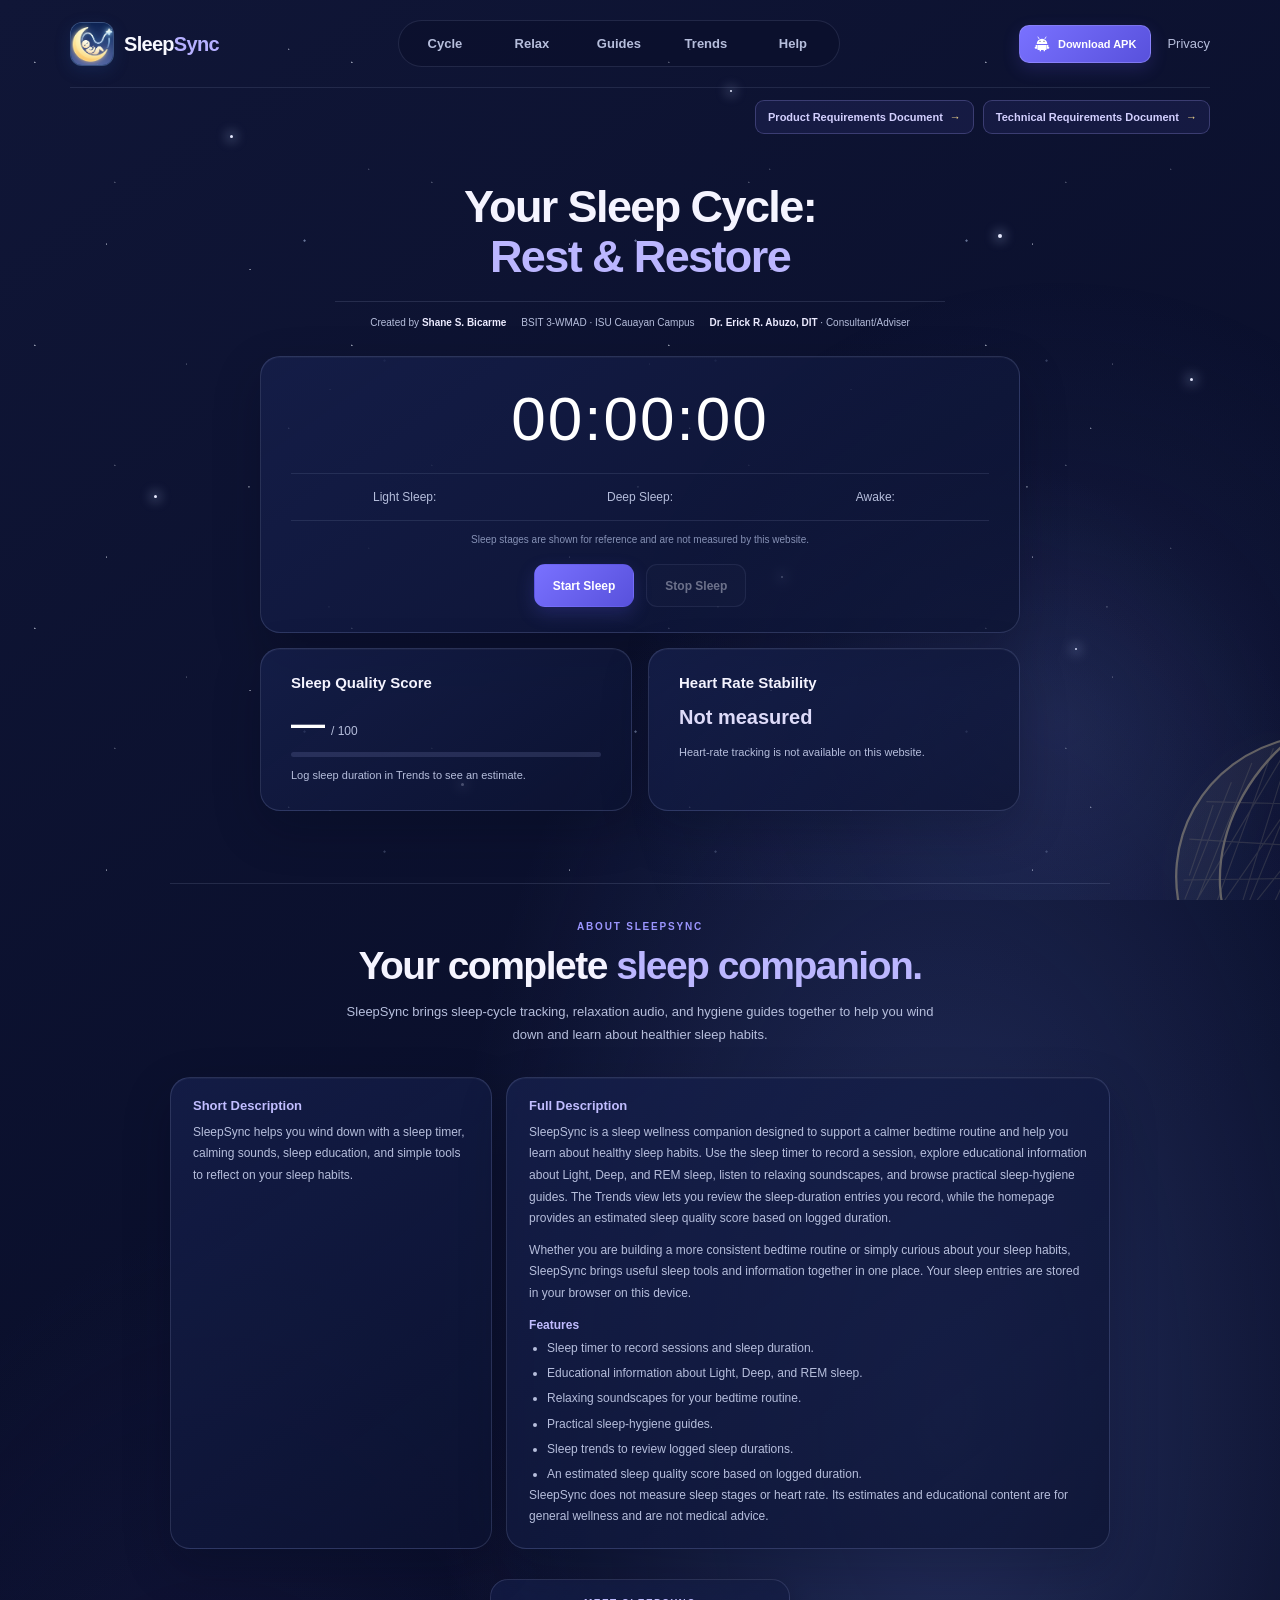
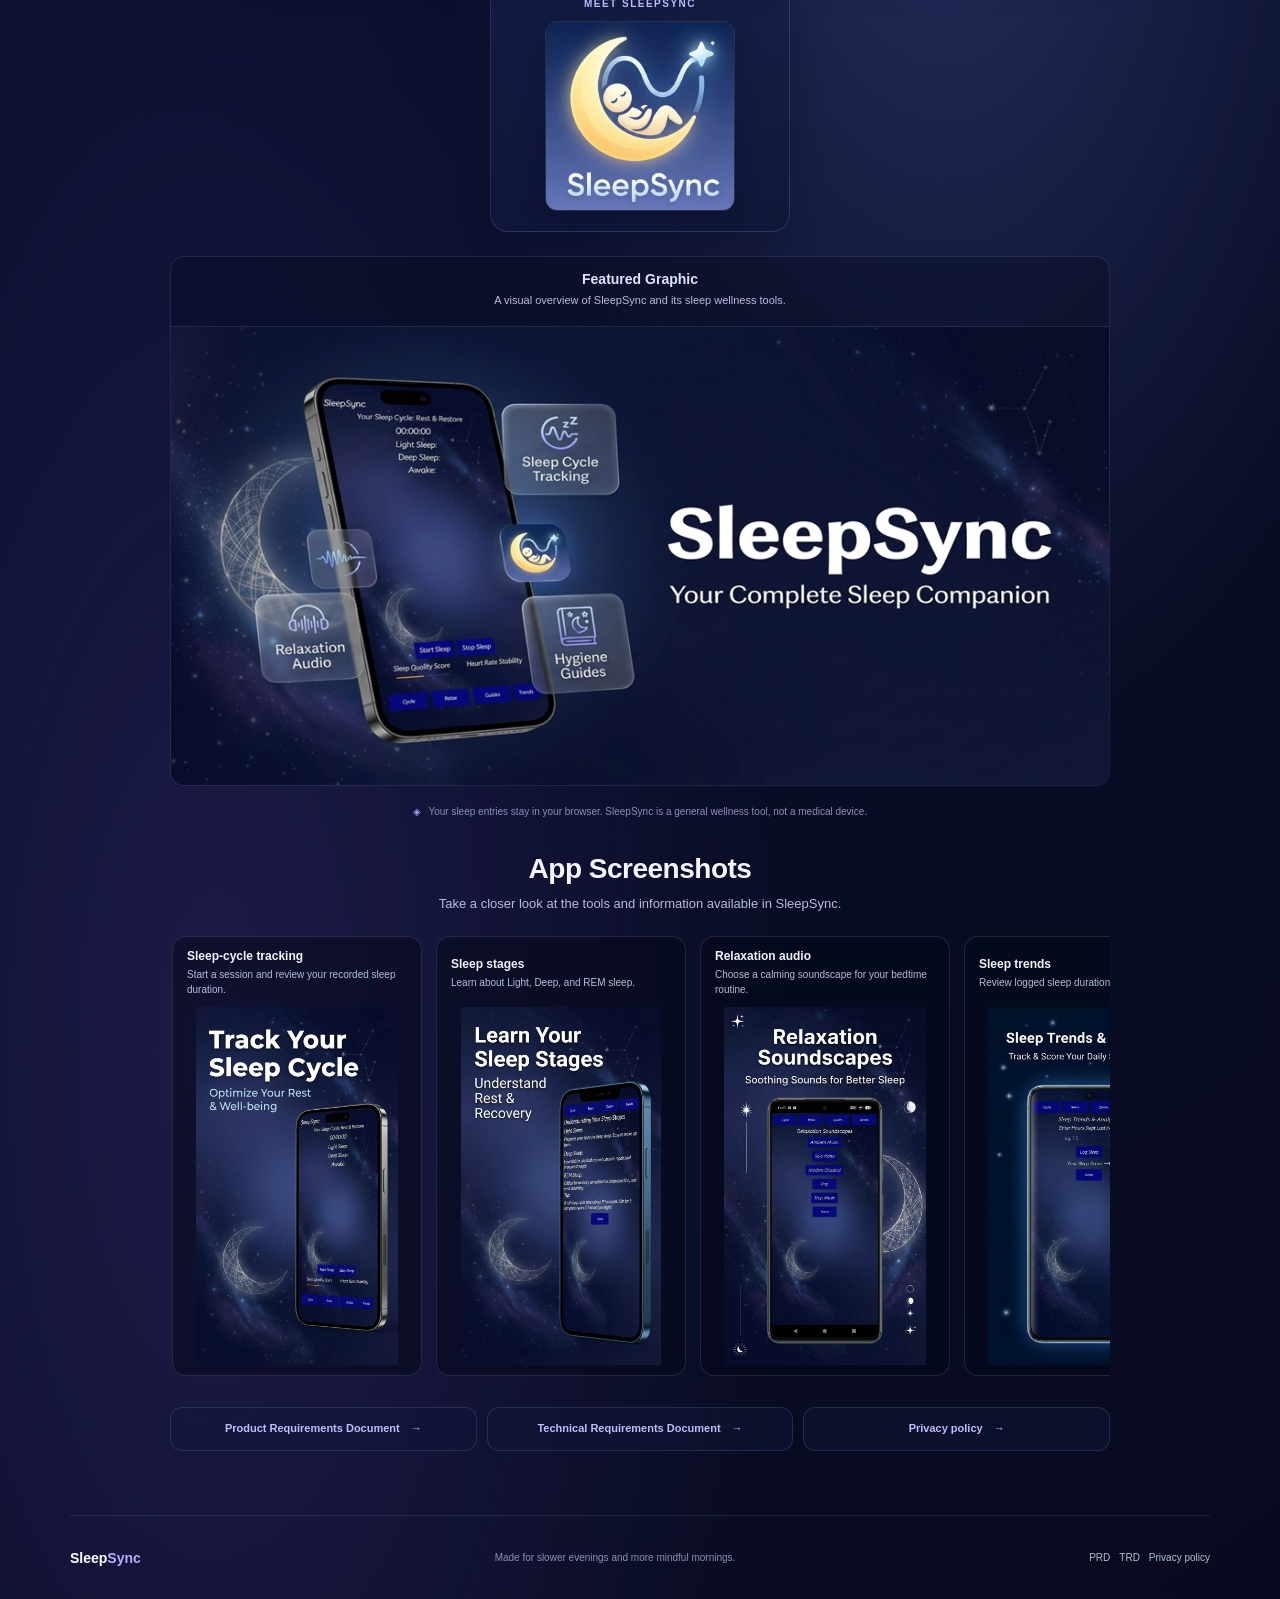
==== commit ef38c62c: "Add files via upload" ====
--- a/index.html
+++ b/index.html
@@ -58,7 +58,15 @@
         </div>
       </nav>
       <div class="header-actions">
-        <a class="header-download" href="https://drive.google.com/uc?export=download&amp;confirm=t&amp;id=1ybfqEwmVlqOTUGgDbvisfIPHjRhlOdPc">Download <span aria-hidden="true">↓</span></a>
+        <a class="header-download" href="https://drive.google.com/uc?export=download&amp;confirm=t&amp;id=1ybfqEwmVlqOTUGgDbvisfIPHjRhlOdPc" aria-label="Download SleepSync APK">
+          <svg class="android-download-icon" viewBox="0 0 48 48" aria-hidden="true" focusable="false">
+            <path d="m15 8-3-5m21 5 3-5" fill="none" stroke="currentColor" stroke-linecap="round" stroke-width="2.5"/>
+            <path d="M8 24a16 16 0 0 1 32 0H8Zm2 3h28v12a3 3 0 0 1-3 3h-2v4h-4v-4h-8v4h-4v-4h-4a3 3 0 0 1-3-3V27Zm-5 0h4v11H5a3 3 0 0 1 0-6Zm38 0h-4v11h4a3 3 0 0 0 0-6Z" fill="currentColor"/>
+            <circle cx="18" cy="16" r="1.5" fill="#101637"/>
+            <circle cx="30" cy="16" r="1.5" fill="#101637"/>
+          </svg>
+          Download APK
+        </a>
         <a class="header-policy" href="privacy.html">Privacy</a>
       </div>
     </header>
@@ -66,7 +74,6 @@
       <a href="prd.html">Product Requirements Document <span aria-hidden="true">→</span></a>
       <a href="trd.html">Technical Requirements Document <span aria-hidden="true">→</span></a>
     </nav>
-
     <main>
       <section class="view-panel home-view" data-panel="home" aria-labelledby="home-title">
         <div class="hero-copy">
@@ -304,7 +311,6 @@
       <div class="footer-links">
         <a href="prd.html">PRD</a>
         <a href="trd.html">TRD</a>
-        <a href="https://drive.google.com/uc?export=download&amp;confirm=t&amp;id=1ybfqEwmVlqOTUGgDbvisfIPHjRhlOdPc">Download APK</a>
         <a href="privacy.html">Privacy policy</a>
       </div>
     </footer>
--- a/styles.css
+++ b/styles.css
@@ -92,6 +92,7 @@
 .document-shortcuts a { display: inline-flex; min-height: 34px; align-items: center; gap: 7px; padding: 0 12px; border: 1px solid rgba(170, 163, 255, .25); border-radius: 9px; background: rgba(119, 111, 255, .09); color: #d3d0ff; font-size: 11px; font-weight: 600; text-decoration: none; }
 .document-shortcuts a:hover { border-color: rgba(170, 163, 255, .55); background: rgba(119, 111, 255, .17); color: #fff; }
 .document-shortcuts a span { color: var(--gold); }
+.android-download-icon { width: 16px; height: 16px; flex: 0 0 auto; }
 
 .view-panel { animation: rise-in .38s ease both; }
 @keyframes rise-in { from { opacity: 0; transform: translateY(8px); } to { opacity: 1; transform: translateY(0); } }
@@ -265,8 +266,13 @@
 .policy-content section { padding: 19px 0; border-top: 1px solid rgba(190, 201, 255, .11); }
 .policy-content section:first-of-type { border-top: 0; padding-top: 0; }
 .policy-content h2 { margin: 0 0 9px; font-size: 16px; font-weight: 600; }
+.policy-content h3 { margin: 15px 0 8px; color: #ecebff; font-size: 13px; font-weight: 600; }
 .policy-content section p { margin: 0 0 9px; color: var(--muted); font-size: 13px; line-height: 1.8; }
 .policy-content section p:last-child { margin-bottom: 0; }
+.policy-content ul { display: grid; gap: 7px; margin: 10px 0; padding-left: 20px; color: var(--muted); font-size: 13px; line-height: 1.8; }
+.policy-content li::marker { color: var(--blue-bright); }
+.policy-content strong { color: #ecebff; font-weight: 600; }
+.policy-content a { color: #c7c3ff; text-underline-offset: 3px; }
 .document-main { max-width: 860px; margin: 0 auto; padding: 48px 0 64px; }
 .document-heading { margin-bottom: 25px; text-align: center; }
 .document-heading h1 { margin: 0; font-size: clamp(32px, 4.5vw, 48px); font-weight: 600; line-height: 1.12; letter-spacing: -1.9px; }
